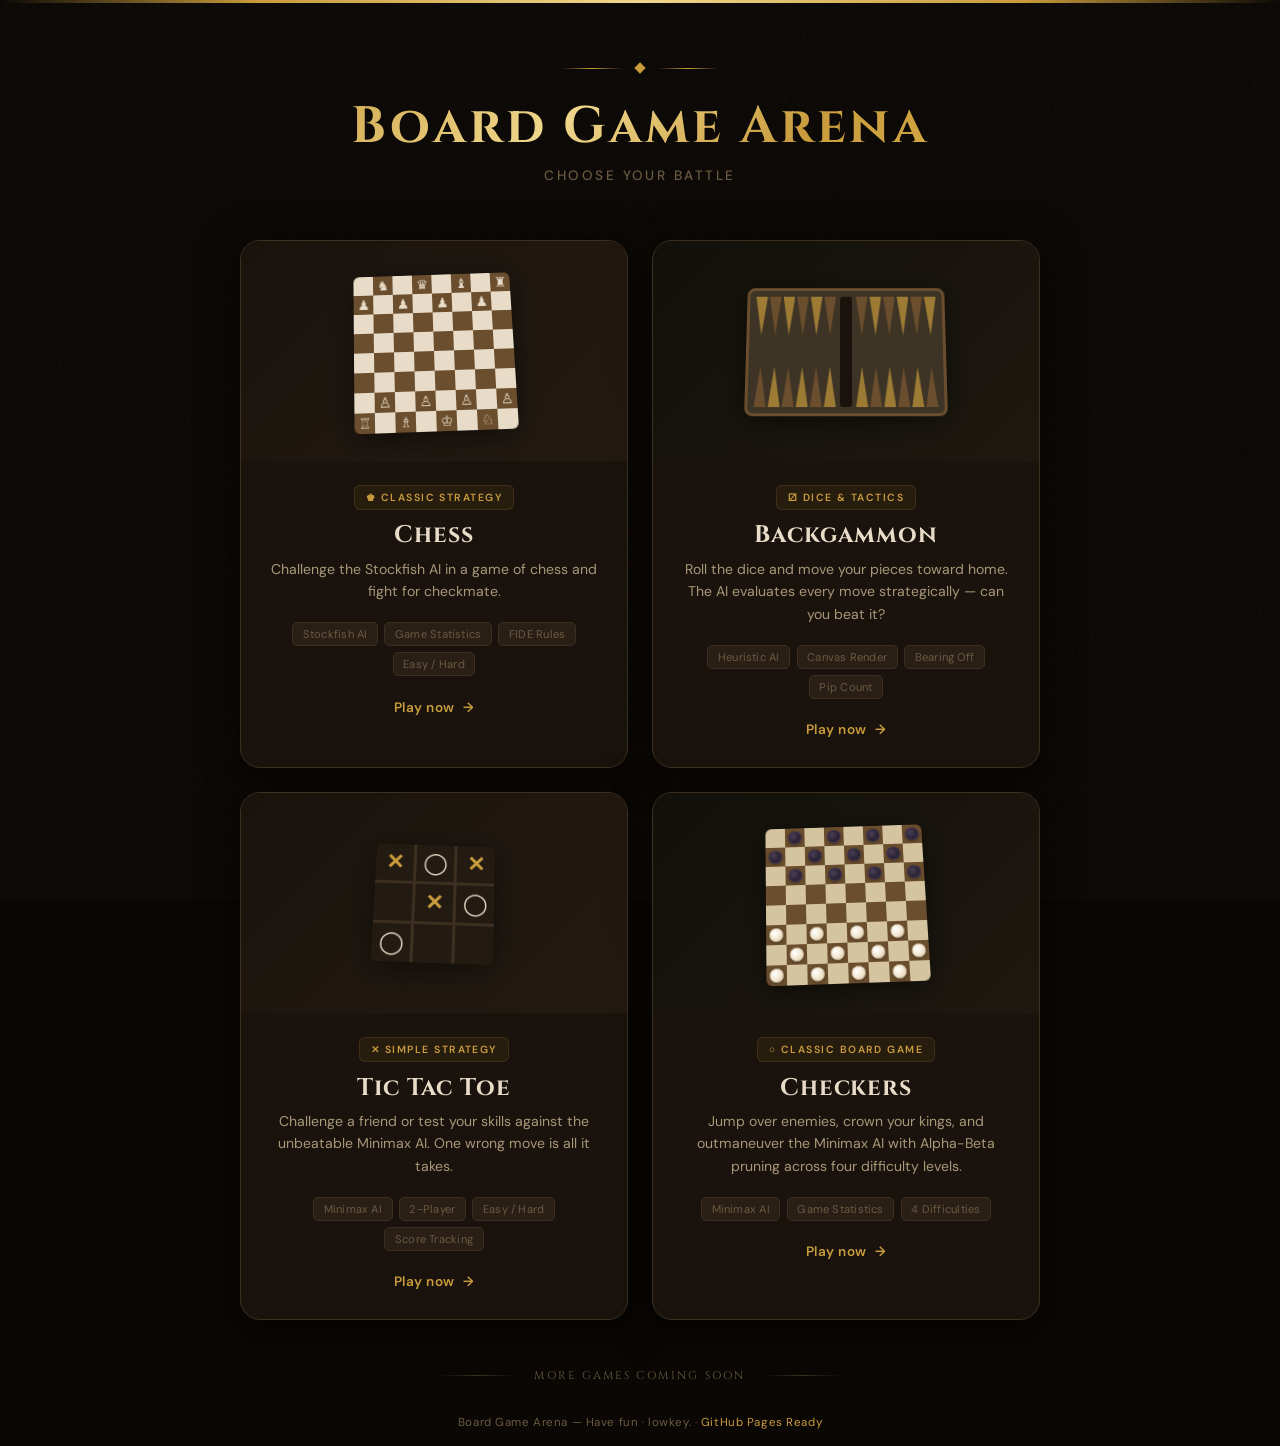
==== index.html @ 8bb7077c "Initial commit" ====
<!DOCTYPE html>
<html lang="en">
<head>
  <meta charset="UTF-8">
  <meta name="viewport" content="width=device-width, initial-scale=1.0">
  <title>Board Game Arena</title>

  <!-- Google Fonts -->
  <link rel="preconnect" href="https://fonts.googleapis.com">
  <link href="https://fonts.googleapis.com/css2?family=Cinzel:wght@500;600;700;900&family=DM+Sans:wght@400;500;600;700&display=swap" rel="stylesheet">

  <!-- Styles -->
  <link rel="stylesheet" href="css/styles.css">
</head>
<body>

  <div class="page">

    <!-- ============================================================
         HEADER
         ============================================================ -->
    <header>
      <div class="ornament">
        <div class="ornament-line"></div>
        <div class="ornament-diamond"></div>
        <div class="ornament-line"></div>
      </div>
      <h1>Board Game Arena</h1>
      <p class="subtitle">Choose Your Battle</p>
    </header>

    <!-- ============================================================
         GAME CARDS
         ============================================================ -->
    <div class="games-grid">

      <!-- CHESS CARD -->
      <a href="Chess/index.html" class="game-card">
        <div class="card-preview chess-preview">
          <div class="chess-board-mini" id="chessMini"></div>
        </div>
        <div class="card-content">
          <div class="card-badge">♚ Classic Strategy</div>
          <div class="card-title">Chess</div>
          <p class="card-desc">
            Challenge the Stockfish AI in a game of chess and fight for checkmate.
          </p>
          <div class="card-features">
            <span class="feature-tag">Stockfish AI</span>
            <span class="feature-tag">Game Statistics</span>
            <span class="feature-tag">FIDE Rules</span>
            <span class="feature-tag">Easy / Hard</span>
          </div>
          <div class="card-cta">
            Play now <span class="cta-arrow">→</span>
          </div>
        </div>
      </a>

      <!-- BACKGAMMON CARD -->
      <a href="Backgammon/index.html" class="game-card">
        <div class="card-preview backgammon-preview">
          <div class="bg-board-mini">
            <div class="bg-half">
              <div class="bg-points-row">
                <div class="bg-point t1"></div>
                <div class="bg-point t2"></div>
                <div class="bg-point t1"></div>
                <div class="bg-point t2"></div>
                <div class="bg-point t1"></div>
                <div class="bg-point t2"></div>
              </div>
              <div class="bg-points-row">
                <div class="bg-point up t2"></div>
                <div class="bg-point up t1"></div>
                <div class="bg-point up t2"></div>
                <div class="bg-point up t1"></div>
                <div class="bg-point up t2"></div>
                <div class="bg-point up t1"></div>
              </div>
            </div>
            <div class="bg-bar"></div>
            <div class="bg-half">
              <div class="bg-points-row">
                <div class="bg-point t2"></div>
                <div class="bg-point t1"></div>
                <div class="bg-point t2"></div>
                <div class="bg-point t1"></div>
                <div class="bg-point t2"></div>
                <div class="bg-point t1"></div>
              </div>
              <div class="bg-points-row">
                <div class="bg-point up t1"></div>
                <div class="bg-point up t2"></div>
                <div class="bg-point up t1"></div>
                <div class="bg-point up t2"></div>
                <div class="bg-point up t1"></div>
                <div class="bg-point up t2"></div>
              </div>
            </div>
          </div>
        </div>
        <div class="card-content">
          <div class="card-badge">⚂ Dice & Tactics</div>
          <div class="card-title">Backgammon</div>
          <p class="card-desc">
            Roll the dice and move your pieces toward home. The AI evaluates
            every move strategically — can you beat it?
          </p>
          <div class="card-features">
            <span class="feature-tag">Heuristic AI</span>
            <span class="feature-tag">Canvas Render</span>
            <span class="feature-tag">Bearing Off</span>
            <span class="feature-tag">Pip Count</span>
          </div>
          <div class="card-cta">
            Play now <span class="cta-arrow">→</span>
          </div>
        </div>
      </a>

      <!-- TIC TAC TOE CARD -->
      <a href="Tic%20Tac%20Toe/index.html" class="game-card">
        <div class="card-preview ttt-preview">
          <div class="ttt-board-mini">
            <div class="ttt-cell ttt-x"></div>
            <div class="ttt-cell ttt-o"></div>
            <div class="ttt-cell ttt-x"></div>
            <div class="ttt-cell"></div>
            <div class="ttt-cell ttt-x"></div>
            <div class="ttt-cell ttt-o"></div>
            <div class="ttt-cell ttt-o"></div>
            <div class="ttt-cell"></div>
            <div class="ttt-cell"></div>
          </div>
        </div>
        <div class="card-content">
          <div class="card-badge">✕ Simple Strategy</div>
          <div class="card-title">Tic Tac Toe</div>
          <p class="card-desc">
            Challenge a friend or test your skills against the unbeatable
            Minimax AI. One wrong move is all it takes.
          </p>
          <div class="card-features">
            <span class="feature-tag">Minimax AI</span>
            <span class="feature-tag">2-Player</span>
            <span class="feature-tag">Easy / Hard</span>
            <span class="feature-tag">Score Tracking</span>
          </div>
          <div class="card-cta">
            Play now <span class="cta-arrow">→</span>
          </div>
        </div>
      </a>

      <!-- CHECKERS CARD -->
      <a href="Checkers/index.html" class="game-card">
        <div class="card-preview checkers-preview">
          <div class="checkers-board-mini" id="checkersMini"></div>
        </div>
        <div class="card-content">
          <div class="card-badge">○ Classic Board Game</div>
          <div class="card-title">Checkers</div>
          <p class="card-desc">
            Jump over enemies, crown your kings, and outmaneuver the
            Minimax AI with Alpha-Beta pruning across four difficulty levels.
          </p>
          <div class="card-features">
            <span class="feature-tag">Minimax AI</span>
            <span class="feature-tag">Game Statistics</span>
            <span class="feature-tag">4 Difficulties</span>
          </div>
          <div class="card-cta">
            Play now <span class="cta-arrow">→</span>
          </div>
        </div>
      </a>

    </div>

    <!-- ============================================================
         BOTTOM ORNAMENT
         ============================================================ -->
    <div class="bottom-ornament">
      <div class="bo-line"></div>
      <span class="bo-text">More games coming soon</span>
      <div class="bo-line"></div>
    </div>

    <footer>
      Board Game Arena — Have fun · lowkey. ·
      <a href="https://github.com" target="_blank">GitHub Pages Ready</a>
    </footer>

  </div>

  <script src="js/app.js"></script>

</body>
</html>
---- css/styles.css ----
/* ============================================================
   DESIGN SYSTEM — The Grand Study
   Dark mahogany + brass/gold + cream + deep shadows
   ============================================================ */
:root {
  --bg-deep: #0a0704;
  --bg-primary: #0f0b08;
  --bg-card: #1a130d;
  --bg-card-hover: #231a12;
  --bg-elevated: #2a1f15;
  --border: #3d3020;
  --border-light: #4a3a28;
  --text-primary: #e8dcc8;
  --text-secondary: #a89878;
  --text-muted: #6a5a42;
  --gold: #c89b3c;
  --gold-light: #ddb04a;
  --gold-pale: #f0d78c;
  --gold-glow: rgba(200,155,60,.12);
  --gold-glow-strong: rgba(200,155,60,.25);
  --burgundy: #7d2e2e;
  --burgundy-light: #a04040;
  --cream: #e8dcc8;
  --wood-light: #6b4e2e;
  --wood-dark: #3d3425;
  --felt: #2a3a28;
  --font-display: 'Cinzel', Georgia, serif;
  --font-body: 'DM Sans', -apple-system, sans-serif;
  --radius: 12px;
  --radius-lg: 20px;
  --shadow: 0 8px 40px rgba(0,0,0,.6);
  --shadow-gold: 0 0 60px rgba(200,155,60,.08);
}

*, *::before, *::after { box-sizing: border-box; margin: 0; padding: 0; }

body {
  font-family: var(--font-body);
  background: var(--bg-deep);
  color: var(--text-primary);
  min-height: 100vh;
  overflow-x: hidden;
}

/* ============================================================
   GRAIN TEXTURE
   ============================================================ */
body::before {
  content: '';
  position: fixed; inset: 0;
  background-image: url("data:image/svg+xml,%3Csvg viewBox='0 0 512 512' xmlns='http://www.w3.org/2000/svg'%3E%3Cfilter id='n'%3E%3CfeTurbulence type='fractalNoise' baseFrequency='.65' numOctaves='4' stitchTiles='stitch'/%3E%3C/filter%3E%3Crect width='100%25' height='100%25' filter='url(%23n)' opacity='.035'/%3E%3C/svg%3E");
  pointer-events: none; z-index: 0;
}

/* ============================================================
   DECORATIVE BORDER LINE
   ============================================================ */
body::after {
  content: '';
  position: fixed;
  top: 0; left: 0; right: 0;
  height: 3px;
  background: linear-gradient(90deg,
    transparent 0%,
    var(--gold) 20%,
    var(--gold-pale) 50%,
    var(--gold) 80%,
    transparent 100%
  );
  z-index: 10;
}

/* ============================================================
   LAYOUT
   ============================================================ */
.page {
  position: relative;
  z-index: 1;
  display: flex;
  flex-direction: column;
  align-items: center;
  min-height: 100vh;
  padding: 0 1.25rem;
}

/* ============================================================
   HEADER
   ============================================================ */
header {
  text-align: center;
  padding: 4rem 0 1rem;
  width: 100%;
  max-width: 800px;
}

.ornament {
  display: flex;
  align-items: center;
  justify-content: center;
  gap: 14px;
  margin-bottom: 1.5rem;
}

.ornament-line {
  width: 60px;
  height: 1px;
  background: linear-gradient(90deg, transparent, var(--gold), transparent);
}

.ornament-diamond {
  width: 8px; height: 8px;
  background: var(--gold);
  transform: rotate(45deg);
  flex-shrink: 0;
}

h1 {
  font-family: var(--font-display);
  font-weight: 700;
  font-size: clamp(2rem, 6vw, 3.2rem);
  letter-spacing: .06em;
  background: linear-gradient(135deg, var(--gold) 0%, var(--gold-pale) 40%, var(--gold) 70%, var(--gold-light) 100%);
  -webkit-background-clip: text;
  -webkit-text-fill-color: transparent;
  background-clip: text;
  line-height: 1.2;
}

.subtitle {
  font-family: var(--font-body);
  color: var(--text-muted);
  font-size: .85rem;
  letter-spacing: .18em;
  text-transform: uppercase;
  margin-top: .6rem;
  font-weight: 500;
}

/* ============================================================
   GAME CARDS GRID
   ============================================================ */
.games-grid {
  display: grid;
  grid-template-columns: repeat(auto-fit, minmax(300px, 1fr));
  gap: 1.5rem;
  width: 100%;
  max-width: 800px;
  margin: 2.5rem 0 3rem;
}

/* ============================================================
   GAME CARD
   ============================================================ */
.game-card {
  position: relative;
  background: var(--bg-card);
  border: 1px solid var(--border);
  border-radius: var(--radius-lg);
  overflow: hidden;
  cursor: pointer;
  transition: transform .4s cubic-bezier(.22,1,.36,1),
              border-color .4s,
              box-shadow .4s;
  box-shadow: var(--shadow);
  text-decoration: none;
  color: inherit;
  display: block;
}

.game-card:hover {
  transform: translateY(-6px);
  border-color: var(--gold);
  box-shadow: var(--shadow), var(--shadow-gold), 0 0 80px rgba(200,155,60,.1);
}

.game-card::before {
  content: '';
  position: absolute;
  inset: 0;
  background: radial-gradient(ellipse at 50% 0%, var(--gold-glow) 0%, transparent 70%);
  opacity: 0;
  transition: opacity .4s;
  z-index: 1;
  pointer-events: none;
}

.game-card:hover::before { opacity: 1; }

/* ============================================================
   CARD — Preview area
   ============================================================ */
.card-preview {
  position: relative;
  height: 220px;
  display: flex;
  align-items: center;
  justify-content: center;
  overflow: hidden;
}

.chess-preview {
  background: linear-gradient(135deg, #1a130d 0%, #231a12 100%);
}

.chess-board-mini {
  display: grid;
  grid-template-columns: repeat(8, 1fr);
  width: 160px; height: 160px;
  border-radius: 6px;
  overflow: hidden;
  box-shadow: 0 6px 30px rgba(0,0,0,.5);
  transform: perspective(600px) rotateX(12deg) rotateZ(-2deg);
  transition: transform .5s cubic-bezier(.22,1,.36,1);
}

.game-card:hover .chess-board-mini {
  transform: perspective(600px) rotateX(4deg) rotateZ(0deg) scale(1.05);
}

.chess-sq {
  aspect-ratio: 1;
}

.chess-sq.light { background: var(--cream); }
.chess-sq.dark { background: var(--wood-light); }

.chess-sq .piece {
  width: 100%; height: 100%;
  display: flex; align-items: center; justify-content: center;
  font-size: 14px;
  line-height: 1;
  user-select: none;
}

.backgammon-preview {
  background: linear-gradient(135deg, #12100a 0%, #1e1810 100%);
}

.bg-board-mini {
  width: 200px; height: 130px;
  background: var(--wood-dark);
  border-radius: 8px;
  border: 3px solid var(--wood-light);
  display: flex;
  gap: 4px;
  padding: 6px;
  box-shadow: 0 6px 30px rgba(0,0,0,.5);
  transform: perspective(600px) rotateX(10deg);
  transition: transform .5s cubic-bezier(.22,1,.36,1);
  overflow: hidden;
}

.game-card:hover .bg-board-mini {
  transform: perspective(600px) rotateX(3deg) scale(1.05);
}

.bg-half {
  flex: 1;
  display: flex;
  flex-direction: column;
  justify-content: space-between;
}

.bg-points-row {
  display: flex;
  gap: 2px;
}

.bg-point {
  flex: 1;
  height: 40px;
  clip-path: polygon(0 0, 100% 0, 50% 100%);
}

.bg-point.up { clip-path: polygon(0 100%, 100% 100%, 50% 0); }

.bg-point.t1 { background: var(--gold); opacity: .7; }
.bg-point.t2 { background: var(--wood-light); }

.bg-bar {
  width: 12px;
  background: #1a130d;
  border-radius: 3px;
  flex-shrink: 0;
}

.bg-checker-row {
  display: flex; gap: 2px; justify-content: center;
  position: absolute;
}
.bg-ck {
  width: 10px; height: 10px; border-radius: 50%;
}
.bg-ck.w { background: var(--cream); box-shadow: inset 0 1px 2px rgba(0,0,0,.2); }
.bg-ck.b { background: #2a2235; box-shadow: inset 0 1px 2px rgba(0,0,0,.3); }

/* ============================================================
   CARD — Content area
   ============================================================ */
.card-content {
  position: relative;
  z-index: 2;
  padding: 1.5rem 1.5rem 1.75rem;
  text-align: center;
}

.card-badge {
  display: inline-flex;
  align-items: center;
  gap: .35rem;
  font-size: .65rem;
  text-transform: uppercase;
  letter-spacing: .14em;
  color: var(--gold);
  font-weight: 600;
  margin-bottom: .6rem;
  padding: .3rem .7rem;
  background: rgba(200,155,60,.08);
  border: 1px solid rgba(200,155,60,.15);
  border-radius: 6px;
}

.card-title {
  font-family: var(--font-display);
  font-weight: 700;
  font-size: 1.5rem;
  letter-spacing: .04em;
  color: var(--text-primary);
  margin-bottom: .4rem;
}

.card-desc {
  color: var(--text-secondary);
  font-size: .88rem;
  line-height: 1.6;
  margin-bottom: 1.2rem;
}

.card-features {
  display: flex;
  flex-wrap: wrap;
  justify-content: center;
  gap: .4rem;
  margin-bottom: 1.2rem;
}

.feature-tag {
  font-size: .7rem;
  padding: .25rem .6rem;
  border-radius: 5px;
  background: var(--bg-elevated);
  color: var(--text-muted);
  border: 1px solid var(--border);
  letter-spacing: .02em;
}

.card-cta {
  display: inline-flex;
  align-items: center;
  gap: .5rem;
  font-family: var(--font-body);
  font-size: .85rem;
  font-weight: 600;
  color: var(--gold);
  letter-spacing: .04em;
  transition: gap .3s;
}

.game-card:hover .card-cta {
  gap: .8rem;
}

.cta-arrow {
  display: inline-block;
  transition: transform .3s;
}
.game-card:hover .cta-arrow { transform: translateX(4px); }

/* ============================================================
   BOTTOM ORNAMENT
   ============================================================ */
.bottom-ornament {
  display: flex;
  align-items: center;
  justify-content: center;
  gap: 16px;
  margin-bottom: 1rem;
}

.bo-line {
  width: 80px; height: 1px;
  background: linear-gradient(90deg, transparent, var(--border), transparent);
}

.bo-text {
  font-family: var(--font-display);
  font-size: .7rem;
  letter-spacing: .2em;
  color: var(--text-muted);
  text-transform: uppercase;
}

/* ============================================================
   FOOTER
   ============================================================ */
footer {
  text-align: center;
  padding: 1rem;
  color: var(--text-muted);
  font-size: .72rem;
  letter-spacing: .05em;
}

footer a {
  color: var(--gold);
  text-decoration: none;
}

/* ============================================================
   ENTRANCE ANIMATIONS
   ============================================================ */
@keyframes fadeUp {
  from { opacity: 0; transform: translateY(30px); }
  to { opacity: 1; transform: translateY(0); }
}

header {
  animation: fadeUp .8s ease-out both;
}

.game-card:nth-child(1) {
  animation: fadeUp .8s ease-out .2s both;
}

.game-card:nth-child(2) {
  animation: fadeUp .8s ease-out .35s both;
}

.game-card:nth-child(3) {
  animation: fadeUp .8s ease-out .5s both;
}

.game-card:nth-child(4) {
  animation: fadeUp .8s ease-out .65s both;
}

.bottom-ornament {
  animation: fadeUp .6s ease-out .5s both;
}

/* ============================================================
   TIC TAC TOE PREVIEW
   ============================================================ */
.ttt-preview {
  background: linear-gradient(135deg, #1a130d 0%, #231a12 100%);
}

.ttt-board-mini {
  display: grid;
  grid-template-columns: repeat(3, 1fr);
  width: 120px; height: 120px;
  gap: 3px;
  background: var(--border);
  border-radius: 6px;
  overflow: hidden;
  box-shadow: 0 6px 30px rgba(0,0,0,.5);
  transform: perspective(600px) rotateX(12deg) rotateZ(2deg);
  transition: transform .5s cubic-bezier(.22,1,.36,1);
}

.game-card:hover .ttt-board-mini {
  transform: perspective(600px) rotateX(4deg) rotateZ(0deg) scale(1.05);
}

.ttt-cell {
  background: var(--bg-card-hover);
  display: flex; align-items: center; justify-content: center;
  user-select: none;
}

.ttt-cell.ttt-x::after {
  content: '✕';
  color: var(--gold);
  font-size: 22px;
  font-weight: 700;
  line-height: 1;
}

.ttt-cell.ttt-o::after {
  content: '◯';
  color: var(--cream);
  font-size: 22px;
  font-weight: 400;
  line-height: 1;
}

/* ============================================================
   CHECKERS PREVIEW
   ============================================================ */
.checkers-preview {
  background: linear-gradient(135deg, #12100a 0%, #1e1810 100%);
}

.checkers-board-mini {
  display: grid;
  grid-template-columns: repeat(8, 1fr);
  width: 160px; height: 160px;
  border-radius: 6px;
  overflow: hidden;
  box-shadow: 0 6px 30px rgba(0,0,0,.5);
  transform: perspective(600px) rotateX(12deg) rotateZ(-2deg);
  transition: transform .5s cubic-bezier(.22,1,.36,1);
}

.game-card:hover .checkers-board-mini {
  transform: perspective(600px) rotateX(4deg) rotateZ(0deg) scale(1.05);
}

.ck-sq {
  aspect-ratio: 1;
  display: flex; align-items: center; justify-content: center;
}

.ck-sq.light { background: #d4c4a0; }
.ck-sq.dark  { background: #6b4e2e; }

.ck-piece {
  width: 68%; height: 68%;
  border-radius: 50%;
}

.ck-piece.lp {
  background: radial-gradient(circle at 35% 35%, #fff, #f0e4cc 60%, #c8b89a);
  border: 1px solid #c8b89a;
  box-shadow: 0 1px 3px rgba(0,0,0,.3);
}

.ck-piece.dp {
  background: radial-gradient(circle at 35% 35%, #4a3f55, #2a2235 60%, #3d3350);
  border: 1px solid #3d3350;
  box-shadow: 0 1px 3px rgba(0,0,0,.4);
}

/* ============================================================
   RESPONSIVE
   ============================================================ */
@media (max-width: 680px) {
  header { padding: 3rem 0 .5rem; }
  .games-grid { gap: 1.2rem; margin: 2rem 0; }
  .card-preview { height: 180px; }
  .card-content { padding: 1.2rem 1.2rem 1.5rem; }
}
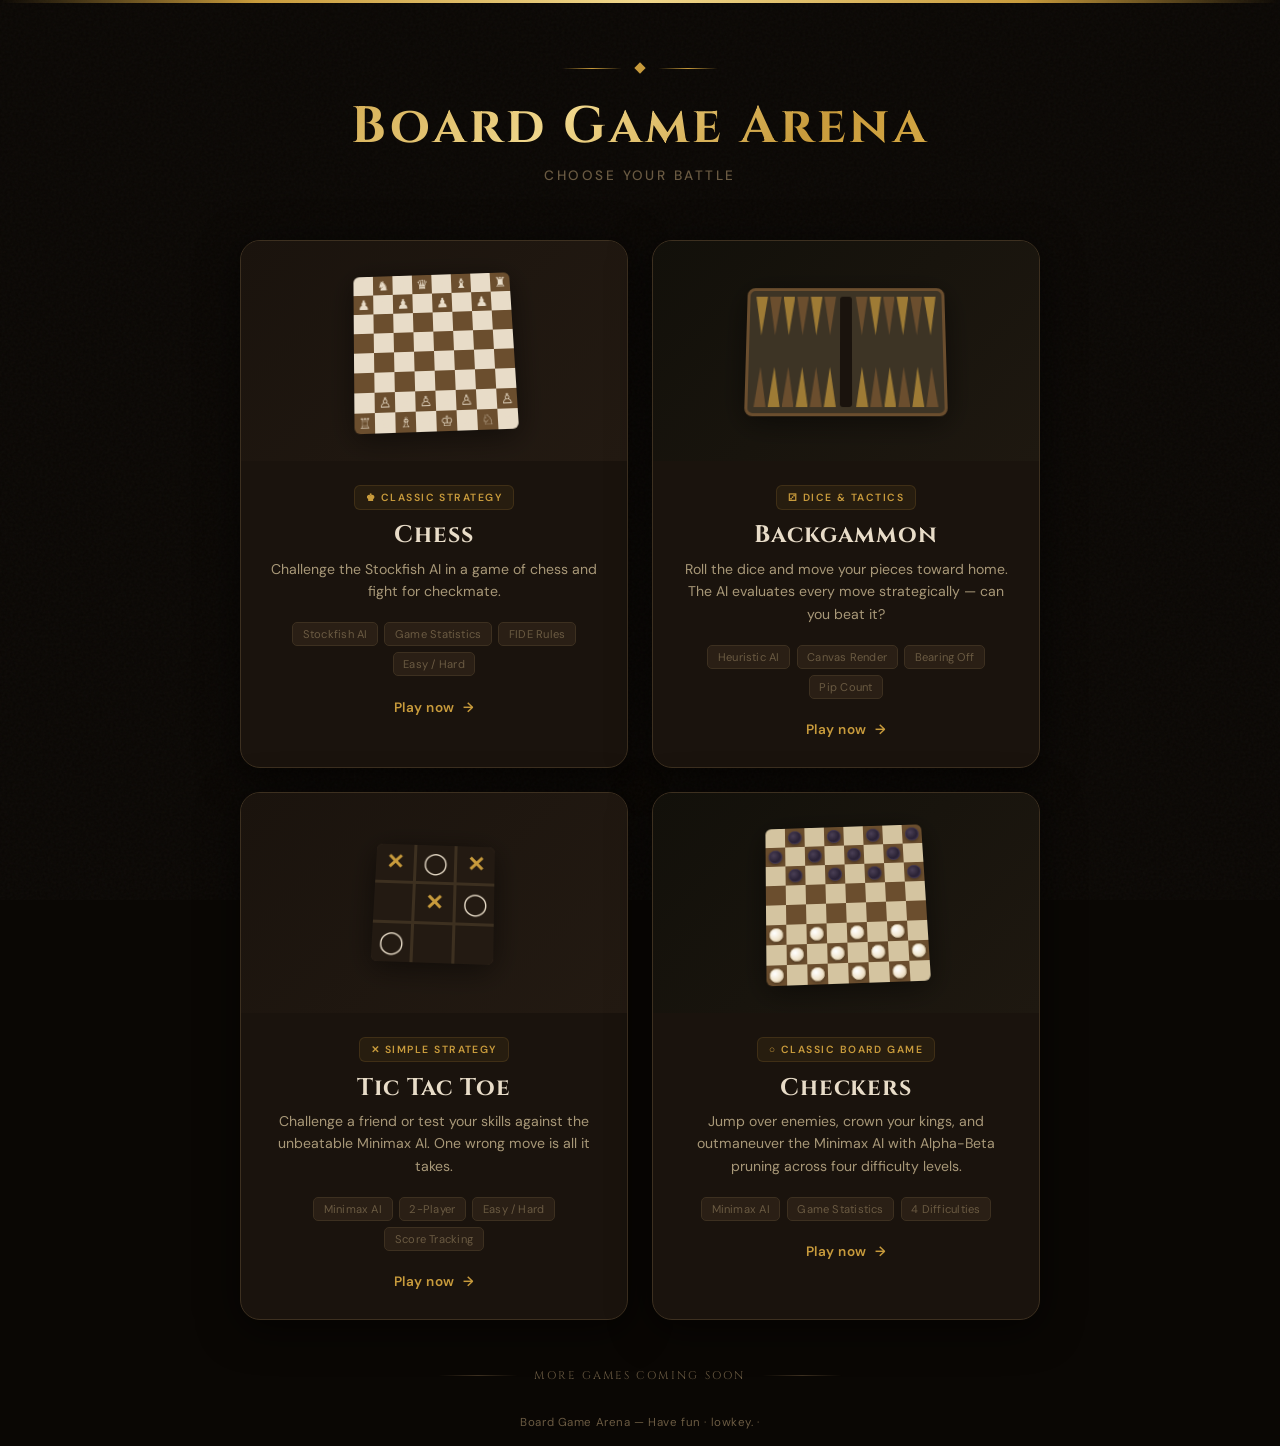
==== commit ccead096: "." ====
--- a/index.html
+++ b/index.html
@@ -189,9 +189,6 @@
 
     <footer>
       Board Game Arena — Have fun · lowkey. ·
-      <a href="https://github.com" target="_blank">GitHub Pages Ready</a>
-    </footer>
-
   </div>
 
   <script src="js/app.js"></script>
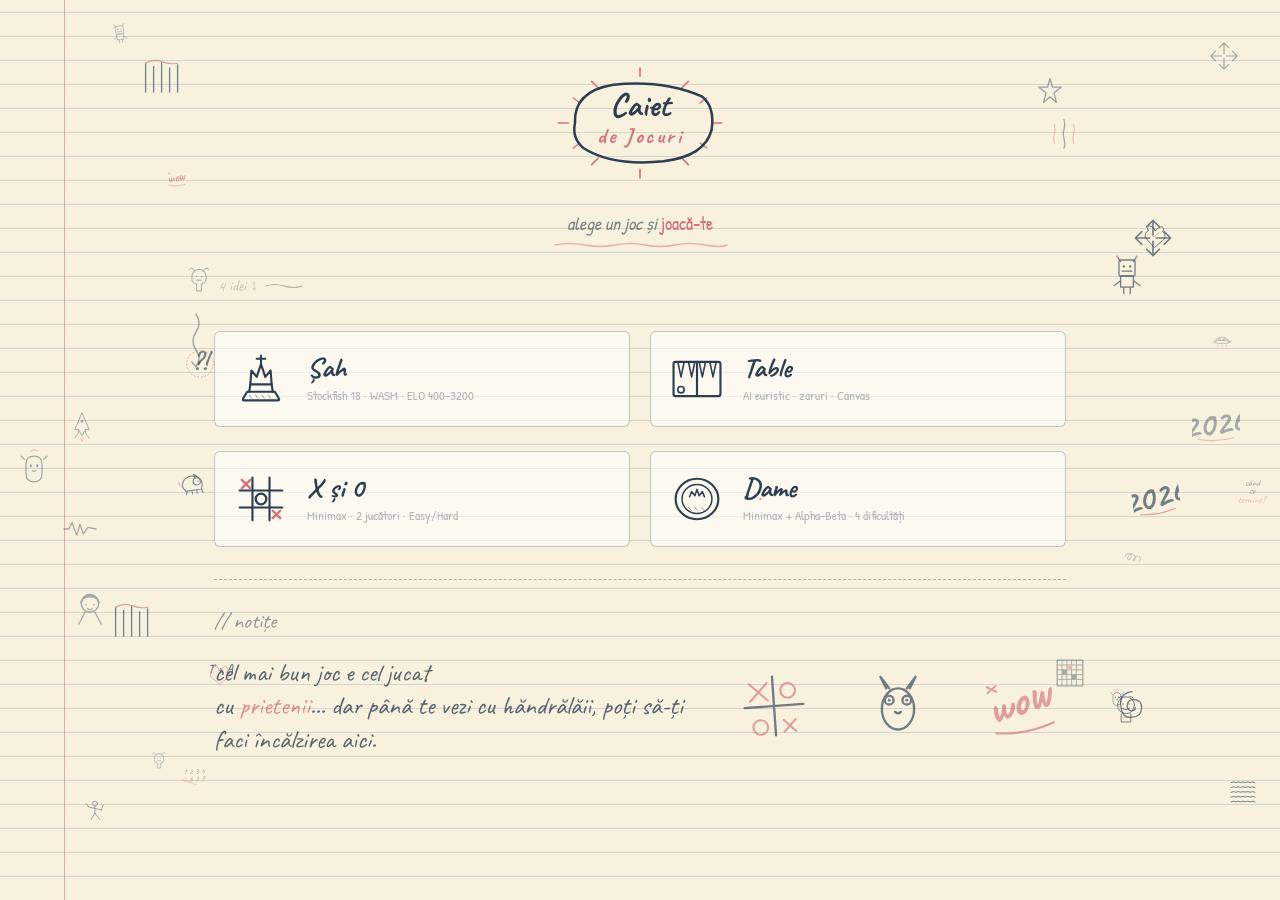
==== commit c7b43f55: "Redesign complet tema Carnet de Schite - Tema vizuala noua: fundal hartie crem, margine rosie, fontu" ====
--- a/index.html
+++ b/index.html
@@ -1,197 +1,270 @@
 <!DOCTYPE html>
-<html lang="en">
+<html lang="ro">
 <head>
   <meta charset="UTF-8">
   <meta name="viewport" content="width=device-width, initial-scale=1.0">
-  <title>Board Game Arena</title>
-
-  <!-- Google Fonts -->
-  <link rel="preconnect" href="https://fonts.googleapis.com">
-  <link href="https://fonts.googleapis.com/css2?family=Cinzel:wght@500;600;700;900&family=DM+Sans:wght@400;500;600;700&display=swap" rel="stylesheet">
-
-  <!-- Styles -->
+  <title>Caiet de Jocuri</title>
+  <meta name="description" content="Caiet de Jocuri — jocuri de masă clasice în browser. Șah cu Stockfish, Table, Dame, X și 0.">
+
+  <!-- Tema Carnet de Schițe -->
+  <link rel="stylesheet" href="themes/carnet.css">
+  <!-- Stiluri specifice landing page -->
   <link rel="stylesheet" href="css/styles.css">
+  <!-- Biblioteca de doodle-uri -->
+  <link rel="stylesheet" href="doodle library/doodles.css">
 </head>
 <body>
 
+<!-- SVG sprite doodle-uri — inline pentru compatibilitate file:// -->
+<div style="display:none" aria-hidden="true">
+<svg xmlns="http://www.w3.org/2000/svg" aria-hidden="true">
+  <defs>
+    <symbol id="d01" viewBox="0 0 60 60"><title>Stick figure</title><g stroke="currentColor" stroke-width="1.6" fill="none" stroke-linecap="round" stroke-linejoin="round"><circle cx="30" cy="16" r="7"/><path d="M 30 23 L 30 42"/><path d="M 30 28 L 20 36 M 30 28 L 40 36"/><path d="M 30 42 L 22 54 M 30 42 L 38 54"/><path d="M 27 19 Q 30 21 33 19"/></g><circle cx="27" cy="15" r="0.8" fill="currentColor"/><circle cx="33" cy="15" r="0.8" fill="currentColor"/></symbol>
+    <symbol id="d02" viewBox="0 0 60 60"><title>Stick figure surpriză</title><g stroke="currentColor" stroke-width="1.6" fill="none" stroke-linecap="round" stroke-linejoin="round"><circle cx="30" cy="14" r="6"/><path d="M 30 20 L 30 38"/><path d="M 30 26 L 14 22 M 30 26 L 46 30"/><path d="M 14 22 L 8 14 M 46 30 L 50 18"/><path d="M 30 38 L 20 54 M 30 38 L 42 54"/></g><circle cx="50" cy="18" r="1.5" fill="var(--accent,#d4717a)"/><circle cx="8" cy="14" r="1.5" fill="var(--accent,#d4717a)"/></symbol>
+    <symbol id="d03" viewBox="0 0 60 60"><title>Tip cu antene</title><g stroke="currentColor" stroke-width="1.6" fill="none" stroke-linecap="round" stroke-linejoin="round"><ellipse cx="30" cy="18" rx="11" ry="9"/><path d="M 25 22 Q 30 26 35 22"/><path d="M 22 12 L 22 8 M 38 12 L 38 8"/><path d="M 22 27 L 18 50"/><path d="M 38 27 L 42 50"/><path d="M 25 32 L 14 38 M 35 32 L 46 38"/></g><circle cx="26" cy="17" r="1.2" fill="currentColor"/><circle cx="34" cy="17" r="1.2" fill="currentColor"/></symbol>
+    <symbol id="d04" viewBox="0 0 60 60"><title>Robotel</title><g stroke="currentColor" stroke-width="1.6" fill="none" stroke-linecap="round" stroke-linejoin="round"><rect x="20" y="10" width="20" height="20" rx="2"/><path d="M 24 24 L 36 24"/><path d="M 22 12 L 18 6 M 38 12 L 42 6"/><rect x="22" y="30" width="16" height="14"/><path d="M 22 36 L 14 42 M 38 36 L 46 42"/><path d="M 26 44 L 26 52 M 34 44 L 34 52"/></g><circle cx="26" cy="18" r="1.5" fill="currentColor"/><circle cx="34" cy="18" r="1.5" fill="currentColor"/><circle cx="18" cy="6" r="1.5" fill="var(--accent,#d4717a)"/><circle cx="42" cy="6" r="1.5" fill="var(--accent,#d4717a)"/></symbol>
+    <symbol id="d05" viewBox="0 0 60 60"><title>Monstrulet</title><g stroke="currentColor" stroke-width="1.6" fill="none" stroke-linecap="round" stroke-linejoin="round"><path d="M 14 36 Q 14 18 30 16 Q 46 18 46 36 L 44 50 L 16 50 Z"/><circle cx="22" cy="32" r="3"/><circle cx="38" cy="32" r="3"/><path d="M 22 42 L 26 44 L 30 42 L 34 44 L 38 42"/><path d="M 16 22 L 12 14 M 44 22 L 48 14"/></g><circle cx="22" cy="32" r="1" fill="currentColor"/><circle cx="38" cy="32" r="1" fill="currentColor"/></symbol>
+    <symbol id="d06" viewBox="0 0 60 60"><title>Portret</title><g stroke="currentColor" stroke-width="1.6" fill="none" stroke-linecap="round" stroke-linejoin="round"><circle cx="30" cy="22" r="14"/><path d="M 24 27 Q 30 32 36 27"/><path d="M 18 10 Q 20 6 24 8"/><path d="M 42 10 Q 40 6 36 8"/><path d="M 22 36 L 22 50 L 38 50 L 38 36"/></g><circle cx="25" cy="20" r="1.2" fill="currentColor"/><circle cx="35" cy="20" r="1.2" fill="currentColor"/><path d="M 25 42 L 35 42" stroke="var(--accent,#d4717a)" stroke-width="1.4" fill="none" stroke-linecap="round"/></symbol>
+    <symbol id="d07" viewBox="0 0 60 60"><title>Fata cu breton</title><g stroke="currentColor" stroke-width="1.6" fill="none" stroke-linecap="round" stroke-linejoin="round"><circle cx="30" cy="24" r="11"/><path d="M 19 24 Q 22 14 30 13 Q 38 14 41 24 L 41 22 Q 38 16 30 16 Q 22 16 19 22 Z" fill="currentColor"/><path d="M 27 31 Q 30 33 33 31"/><path d="M 24 35 L 16 50 M 36 35 L 44 50"/></g><circle cx="25" cy="26" r="1" fill="currentColor"/><circle cx="35" cy="26" r="1" fill="currentColor"/></symbol>
+    <symbol id="d08" viewBox="0 0 60 60"><title>Extraterestru</title><g stroke="currentColor" stroke-width="1.6" fill="none" stroke-linecap="round" stroke-linejoin="round"><path d="M 18 32 Q 14 18 28 14 Q 42 12 46 24 Q 48 36 38 40 L 36 50 L 24 50 L 22 38 Z"/><path d="M 26 32 L 34 32"/><path d="M 38 16 L 44 10"/></g><circle cx="26" cy="26" r="1.2" fill="currentColor"/><circle cx="36" cy="24" r="1.2" fill="currentColor"/><circle cx="44" cy="10" r="2.5" stroke="var(--accent,#d4717a)" stroke-width="1.4" fill="none"/></symbol>
+    <symbol id="d09" viewBox="0 0 60 60"><title>Spirala haotica</title><path stroke="currentColor" stroke-width="1.6" fill="none" stroke-linecap="round" stroke-linejoin="round" d="M 10 30 Q 14 18 22 22 Q 30 28 22 36 Q 14 40 18 28 Q 24 18 32 24 Q 40 30 34 38 Q 28 44 32 34 Q 38 24 46 28 Q 52 34 46 42"/></symbol>
+    <symbol id="d10" viewBox="0 0 60 60"><title>Spirala melc</title><path stroke="currentColor" stroke-width="1.6" fill="none" stroke-linecap="round" stroke-linejoin="round" d="M 30 12 Q 14 14 16 30 Q 18 46 30 44 Q 42 44 42 32 Q 42 22 32 22 Q 24 22 24 30 Q 24 36 30 36 Q 34 36 34 32"/></symbol>
+    <symbol id="d11" viewBox="0 0 60 60"><title>Unde paralele</title><g fill="none" stroke-linecap="round" stroke-linejoin="round"><path stroke="currentColor" stroke-width="1.6" d="M 10 45 Q 14 35 18 45 Q 22 35 26 45 Q 30 35 34 45 Q 38 35 42 45 Q 46 35 50 45"/><path stroke="var(--accent,#d4717a)" stroke-width="1.4" d="M 10 35 Q 14 25 18 35 Q 22 25 26 35 Q 30 25 34 35 Q 38 25 42 35 Q 46 25 50 35"/><path stroke="currentColor" stroke-width="1.6" d="M 10 25 Q 14 15 18 25 Q 22 15 26 25 Q 30 15 34 25 Q 38 15 42 25 Q 46 15 50 25"/></g></symbol>
+    <symbol id="d12" viewBox="0 0 60 60"><title>Loop fara sens</title><path stroke="currentColor" stroke-width="1.6" fill="none" stroke-linecap="round" stroke-linejoin="round" d="M 10 30 Q 16 14 24 20 Q 30 26 22 32 Q 14 36 22 24 Q 32 14 36 26 Q 40 38 30 42 Q 22 44 30 36 Q 42 28 48 38"/></symbol>
+    <symbol id="d13" viewBox="0 0 60 60"><title>Cod de bare</title><g fill="none" stroke-linecap="round" stroke-linejoin="round"><path stroke="currentColor" stroke-width="1.6" d="M 12 50 L 12 14 M 22 50 L 22 18 M 32 50 L 32 12 M 42 50 L 42 20 M 52 50 L 52 16"/><path stroke="var(--accent,#d4717a)" stroke-width="1.4" d="M 12 14 Q 22 8 32 12 Q 42 16 52 14"/></g></symbol>
+    <symbol id="d14" viewBox="0 0 60 60"><title>Tinta</title><g stroke="currentColor" stroke-width="1.6" fill="none" stroke-linecap="round" stroke-linejoin="round"><circle cx="30" cy="30" r="20"/><circle cx="30" cy="30" r="14"/><circle cx="30" cy="30" r="8"/></g><circle cx="30" cy="30" r="3" fill="var(--accent,#d4717a)"/></symbol>
+    <symbol id="d15" viewBox="0 0 60 60"><title>Linii ondulate</title><g stroke="currentColor" stroke-width="1.6" fill="none" stroke-linecap="round" stroke-linejoin="round"><path d="M 10 16 Q 14 14 18 16 Q 22 14 26 16 Q 30 14 34 16 Q 38 14 42 16 Q 46 14 50 16"/><path d="M 10 24 Q 14 22 18 24 Q 22 22 26 24 Q 30 22 34 24 Q 38 22 42 24 Q 46 22 50 24"/><path d="M 10 32 Q 14 30 18 32 Q 22 30 26 32 Q 30 30 34 32 Q 38 30 42 32 Q 46 30 50 32"/><path d="M 10 40 Q 14 38 18 40 Q 22 38 26 40 Q 30 38 34 40 Q 38 38 42 40 Q 46 38 50 40"/><path d="M 10 48 Q 14 46 18 48 Q 22 46 26 48 Q 30 46 34 48 Q 38 46 42 48 Q 46 46 50 48"/></g></symbol>
+    <symbol id="d16" viewBox="0 0 60 60"><title>Labirint plictiseala</title><path stroke="currentColor" stroke-width="1.6" fill="none" stroke-linecap="round" stroke-linejoin="round" d="M 12 12 L 48 12 L 48 16 L 14 16 L 14 20 L 48 20 L 48 24 L 14 24 L 14 28 L 48 28 L 48 32 L 14 32 L 14 36 L 48 36 L 48 40 L 14 40"/></symbol>
+    <symbol id="d17" viewBox="0 0 60 60"><title>Racheta</title><g stroke="currentColor" stroke-width="1.6" fill="none" stroke-linecap="round" stroke-linejoin="round"><path d="M 18 36 L 30 8 L 42 36 L 36 36 L 30 46 L 24 36 Z"/><path d="M 24 36 L 24 42 L 18 50 M 36 36 L 36 42 L 42 50"/></g><path stroke="var(--accent,#d4717a)" stroke-width="1.4" fill="none" stroke-linecap="round" d="M 28 50 L 30 56 M 32 50 L 30 56"/><ellipse cx="30" cy="22" rx="2" ry="3" fill="currentColor"/></symbol>
+    <symbol id="d18" viewBox="0 0 60 60"><title>OZN</title><g stroke="currentColor" stroke-width="1.6" fill="none" stroke-linecap="round" stroke-linejoin="round"><ellipse cx="30" cy="30" rx="22" ry="4"/><path d="M 14 30 Q 14 18 30 18 Q 46 18 46 30"/><rect x="22" y="22" width="4" height="4"/><rect x="34" y="22" width="4" height="4"/></g><path stroke="var(--accent,#d4717a)" stroke-width="1.4" fill="none" stroke-linecap="round" d="M 20 36 L 18 44 M 30 36 L 30 46 M 40 36 L 42 44"/></symbol>
+    <symbol id="d19" viewBox="0 0 60 60"><title>Fulger</title><path stroke="currentColor" stroke-width="1.6" fill="none" stroke-linecap="round" stroke-linejoin="round" d="M 20 12 L 40 12 L 36 26 L 44 26 L 30 50 L 32 32 L 22 32 Z"/></symbol>
+    <symbol id="d20" viewBox="0 0 60 60"><title>Planeta cu inel</title><g stroke="currentColor" stroke-width="1.6" fill="none" stroke-linecap="round" stroke-linejoin="round"><circle cx="30" cy="32" r="12"/><ellipse cx="30" cy="32" rx="22" ry="6" transform="rotate(-20 30 32)"/></g><circle cx="26" cy="30" r="1" fill="currentColor"/><circle cx="34" cy="34" r="1" fill="var(--accent,#d4717a)"/></symbol>
+    <symbol id="d21" viewBox="0 0 60 60"><title>Amiba</title><g stroke="currentColor" stroke-width="1.6" fill="none" stroke-linecap="round" stroke-linejoin="round"><path d="M 18 18 Q 22 8 30 12 Q 38 8 42 18 Q 50 22 46 30 Q 50 38 42 42 Q 38 50 30 46 Q 22 50 18 42 Q 10 38 14 30 Q 10 22 18 18 Z"/><path d="M 24 36 Q 30 32 36 36"/></g><circle cx="24" cy="26" r="1.5" fill="currentColor"/><circle cx="36" cy="26" r="1.5" fill="currentColor"/></symbol>
+    <symbol id="d22" viewBox="0 0 60 60"><title>Balon de gand</title><path stroke="currentColor" stroke-width="1.6" fill="none" stroke-linecap="round" stroke-linejoin="round" d="M 12 32 Q 12 20 30 18 Q 48 20 48 32 Q 48 42 30 42 Q 26 42 22 44 Q 20 48 24 44 Q 14 42 12 32 Z"/><circle cx="24" cy="28" r="1.2" fill="currentColor"/><circle cx="32" cy="28" r="1.2" fill="currentColor"/><circle cx="40" cy="28" r="1.2" fill="currentColor"/></symbol>
+    <symbol id="d23" viewBox="0 0 60 60"><title>Inima cu bifa</title><path stroke="currentColor" stroke-width="1.6" fill="none" stroke-linecap="round" stroke-linejoin="round" d="M 18 20 Q 14 14 20 12 Q 28 14 30 20 Q 32 14 40 12 Q 46 14 42 20 Q 48 24 46 32 L 30 48 L 14 32 Q 12 24 18 20 Z"/><path stroke="var(--accent,#d4717a)" stroke-width="1.4" fill="none" stroke-linecap="round" stroke-linejoin="round" d="M 24 26 L 28 30 L 36 22"/></symbol>
+    <symbol id="d24" viewBox="0 0 60 60"><title>Fantoma cu coif</title><g stroke="currentColor" stroke-width="1.6" fill="none" stroke-linecap="round" stroke-linejoin="round"><path d="M 20 24 Q 20 14 30 14 Q 40 14 40 24 L 40 36 Q 40 46 30 46 Q 20 46 20 36 Z"/><path d="M 28 32 Q 30 34 32 32"/><path d="M 18 18 L 14 14 M 42 18 L 46 14"/></g><ellipse cx="26" cy="26" rx="1.5" ry="2" fill="currentColor"/><ellipse cx="34" cy="26" rx="1.5" ry="2" fill="currentColor"/><path stroke="var(--accent,#d4717a)" stroke-width="1.4" fill="none" stroke-linecap="round" d="M 26 8 Q 30 4 34 8"/></symbol>
+    <symbol id="d25" viewBox="0 0 60 60"><title>Anul 2026</title><text x="30" y="42" font-family="Caveat,cursive" font-size="44" font-weight="700" fill="currentColor" text-anchor="middle" transform="rotate(-8 30 42)">2026</text><path stroke="var(--accent,#d4717a)" stroke-width="1.4" fill="none" stroke-linecap="round" d="M 8 48 Q 30 52 52 46"/></symbol>
+    <symbol id="d26" viewBox="0 0 60 60"><title>wow</title><text x="30" y="36" font-family="Caveat,cursive" font-size="32" font-weight="700" fill="var(--accent,#d4717a)" text-anchor="middle" transform="rotate(-12 30 36)">wow</text><g stroke="var(--accent,#d4717a)" stroke-width="1.4" fill="none" stroke-linecap="round"><path d="M 10 46 Q 30 50 50 44"/><path d="M 8 14 L 14 18 M 14 14 L 8 18"/></g></symbol>
+    <symbol id="d27" viewBox="0 0 60 60"><title>Question excitement</title><text x="30" y="40" font-family="Caveat,cursive" font-size="44" font-weight="700" fill="currentColor" text-anchor="middle">?!</text><circle cx="30" cy="30" r="22" stroke="var(--accent,#d4717a)" stroke-width="1.4" fill="none" stroke-dasharray="3,3"/></symbol>
+    <symbol id="d28" viewBox="0 0 60 60"><title>hello smiley</title><text x="30" y="40" font-family="Caveat,cursive" font-size="32" font-weight="700" fill="currentColor" text-anchor="middle" transform="rotate(-6 30 40)">hello :)</text></symbol>
+    <symbol id="d29" viewBox="0 0 60 60"><title>Initiale cu inima</title><text x="30" y="34" font-family="Caveat,cursive" font-size="22" font-weight="700" fill="currentColor" text-anchor="middle">T + A</text><path stroke="var(--accent,#d4717a)" stroke-width="1.4" fill="none" stroke-linecap="round" stroke-linejoin="round" d="M 14 38 Q 14 26 22 22 Q 28 24 30 30 Q 32 24 38 22 Q 46 26 46 38 L 30 52 Z"/></symbol>
+    <symbol id="d30" viewBox="0 0 60 60"><title>Infinit x9</title><g font-family="Caveat,cursive" font-size="14"><text x="14" y="22" fill="currentColor">∞</text><text x="26" y="22" fill="currentColor">∞</text><text x="38" y="22" fill="currentColor">∞</text><text x="14" y="38" fill="var(--accent,#d4717a)">∞</text><text x="26" y="38" fill="var(--accent,#d4717a)">∞</text><text x="38" y="38" fill="var(--accent,#d4717a)">∞</text><text x="14" y="54" fill="currentColor">∞</text><text x="26" y="54" fill="currentColor">∞</text><text x="38" y="54" fill="currentColor">∞</text></g></symbol>
+    <symbol id="d31" viewBox="0 0 60 60"><title>Numere si socoteala</title><g font-family="Caveat,cursive" font-size="14" fill="currentColor"><text x="14" y="20">1</text><text x="24" y="20">2</text><text x="34" y="20">3</text><text x="44" y="20">4</text><text x="14" y="34" fill="var(--accent,#d4717a)">5</text><text x="24" y="34">6</text><text x="34" y="34">7</text><text x="44" y="34">?</text></g><path stroke="var(--accent,#d4717a)" stroke-width="1.4" fill="none" stroke-linecap="round" d="M 12 30 L 36 38"/></symbol>
+    <symbol id="d32" viewBox="0 0 60 60"><title>Cand se termina?</title><g font-family="Caveat,cursive" font-size="16" text-anchor="middle"><text x="30" y="20" fill="currentColor">când</text><text x="30" y="34" fill="currentColor">se</text><text x="30" y="48" fill="var(--accent,#d4717a)">termină?</text></g></symbol>
+    <symbol id="d33" viewBox="0 0 60 60"><title>Pisicuta</title><g stroke="currentColor" stroke-width="1.6" fill="none" stroke-linecap="round" stroke-linejoin="round"><ellipse cx="30" cy="34" rx="16" ry="11"/><circle cx="42" cy="26" r="9"/><path d="M 38 18 L 36 12 L 42 16 M 46 18 L 48 12 L 44 16"/><path d="M 40 30 L 42 31 L 44 30"/><path d="M 22 42 L 20 50 M 28 44 L 28 52 M 36 44 L 36 52"/></g><circle cx="44" cy="25" r="1.2" fill="currentColor"/><path stroke="var(--accent,#d4717a)" stroke-width="1.4" fill="none" stroke-linecap="round" d="M 16 28 Q 10 26 8 30"/></symbol>
+    <symbol id="d34" viewBox="0 0 60 60"><title>Caine</title><g stroke="currentColor" stroke-width="1.6" fill="none" stroke-linecap="round" stroke-linejoin="round"><path d="M 14 38 Q 12 26 22 22 Q 28 18 38 22 Q 48 26 46 38 L 44 44 L 18 44 Z"/><circle cx="38" cy="30" r="6"/><path d="M 36 24 L 34 18 L 40 22"/><path d="M 20 44 L 18 50 M 28 44 L 28 50 M 36 44 L 36 50 M 44 44 L 46 50"/></g><circle cx="40" cy="30" r="1" fill="currentColor"/><path stroke="var(--accent,#d4717a)" stroke-width="1.4" fill="none" stroke-linecap="round" d="M 12 36 Q 6 32 8 28"/></symbol>
+    <symbol id="d35" viewBox="0 0 60 60"><title>Peste</title><g stroke="currentColor" stroke-width="1.6" fill="none" stroke-linecap="round" stroke-linejoin="round"><ellipse cx="34" cy="34" rx="14" ry="10"/><path d="M 20 34 L 12 30 L 14 38 Z"/><path d="M 22 32 L 18 30"/><path d="M 38 44 Q 42 50 48 44 M 44 44 Q 48 48 44 48"/></g><circle cx="14" cy="34" r="1" fill="currentColor"/><g stroke="var(--accent,#d4717a)" stroke-width="1.4" fill="none" stroke-linecap="round"><path d="M 26 28 Q 30 26 34 28"/><path d="M 38 32 Q 42 30 46 32"/></g></symbol>
+    <symbol id="d36" viewBox="0 0 60 60"><title>Iepuras</title><g stroke="currentColor" stroke-width="1.6" fill="none" stroke-linecap="round" stroke-linejoin="round"><path d="M 30 14 Q 18 14 18 28 Q 18 38 26 38 L 26 50 L 34 50 L 34 38 Q 42 38 42 28 Q 42 14 30 14 Z"/><path d="M 24 18 Q 18 8 14 14 M 36 18 Q 42 8 46 14"/><path d="M 26 32 L 34 32"/></g><circle cx="26" cy="26" r="1.2" fill="currentColor"/><circle cx="34" cy="26" r="1.2" fill="currentColor"/></symbol>
+    <symbol id="d37" viewBox="0 0 60 60"><title>Urs gras</title><g stroke="currentColor" stroke-width="1.6" fill="none" stroke-linecap="round" stroke-linejoin="round"><ellipse cx="30" cy="34" rx="16" ry="11"/><circle cx="30" cy="20" r="8"/><path d="M 24 14 Q 22 8 28 10 M 36 14 Q 38 8 32 10"/><path d="M 29 24 Q 30 26 31 24"/></g><circle cx="27" cy="20" r="0.8" fill="currentColor"/><circle cx="33" cy="20" r="0.8" fill="currentColor"/><ellipse cx="30" cy="34" rx="6" ry="3" stroke="var(--accent,#d4717a)" stroke-width="1.4" fill="none"/></symbol>
+    <symbol id="d38" viewBox="0 0 60 60"><title>Porc</title><g stroke="currentColor" stroke-width="1.6" fill="none" stroke-linecap="round" stroke-linejoin="round"><path d="M 14 36 Q 14 24 24 22 L 30 16 L 30 22 Q 40 22 44 30 L 50 30 L 46 36 Q 46 42 40 42 L 18 42 Q 14 42 14 36 Z"/><path d="M 22 42 L 22 48 M 38 42 L 38 48"/></g><circle cx="40" cy="30" r="1" fill="currentColor"/><ellipse cx="38" cy="34" rx="2" ry="1" stroke="var(--accent,#d4717a)" stroke-width="1.4" fill="none"/></symbol>
+    <symbol id="d39" viewBox="0 0 60 60"><title>Vaca</title><g stroke="currentColor" stroke-width="1.6" fill="none" stroke-linecap="round" stroke-linejoin="round"><path d="M 14 38 Q 10 26 20 22 Q 22 14 30 16 Q 38 14 40 22 Q 50 26 46 38 L 42 44 Q 30 44 30 38 Q 30 44 18 44 Z"/><path d="M 14 38 Q 8 40 6 36 M 46 38 Q 52 40 54 36"/></g><circle cx="22" cy="26" r="1" fill="currentColor"/><circle cx="38" cy="26" r="1" fill="currentColor"/><path stroke="var(--accent,#d4717a)" stroke-width="1.4" fill="none" stroke-linecap="round" d="M 28 32 Q 30 34 32 32"/></symbol>
+    <symbol id="d40" viewBox="0 0 60 60"><title>Bufnita</title><g stroke="currentColor" stroke-width="1.6" fill="none" stroke-linecap="round" stroke-linejoin="round"><ellipse cx="30" cy="32" rx="11" ry="14"/><path d="M 24 18 L 18 10 L 22 18 M 36 18 L 42 10 L 38 18"/><circle cx="24" cy="26" r="3"/><circle cx="36" cy="26" r="3"/><path d="M 28 34 Q 30 36 32 34"/></g><circle cx="24" cy="26" r="1" fill="currentColor"/><circle cx="36" cy="26" r="1" fill="currentColor"/></symbol>
+    <symbol id="d41" viewBox="0 0 60 60"><title>Val infinit</title><g stroke="currentColor" stroke-width="1.6" fill="none" stroke-linecap="round" stroke-linejoin="round"><path d="M 12 40 Q 14 36 18 40 Q 22 44 26 40 Q 30 36 34 40 Q 38 44 42 40 Q 46 36 50 40"/><path d="M 12 30 Q 14 26 18 30 Q 22 34 26 30 Q 30 26 34 30 Q 38 34 42 30 Q 46 26 50 30"/><path d="M 12 20 Q 14 16 18 20 Q 22 24 26 20 Q 30 16 34 20 Q 38 24 42 20 Q 46 16 50 20"/></g></symbol>
+    <symbol id="d42" viewBox="0 0 60 60"><title>Cercuelte</title><g stroke="currentColor" stroke-width="1.1" fill="none" stroke-linecap="round" stroke-linejoin="round"><circle cx="20" cy="20" r="3"/><circle cx="30" cy="20" r="3"/><circle cx="40" cy="20" r="3"/><circle cx="20" cy="30" r="3"/><circle cx="40" cy="30" r="3"/><circle cx="20" cy="40" r="3"/><circle cx="30" cy="40" r="3"/><circle cx="40" cy="40" r="3"/></g><circle cx="30" cy="30" r="3" stroke="var(--accent,#d4717a)" stroke-width="1.4" fill="none"/></symbol>
+    <symbol id="d43" viewBox="0 0 60 60"><title>Zigzag dublu</title><g fill="none" stroke-linecap="round" stroke-linejoin="round"><path stroke="currentColor" stroke-width="1.6" d="M 14 14 L 22 22 L 14 30 L 22 38 L 14 46"/><path stroke="currentColor" stroke-width="1.6" d="M 22 22 L 30 14 L 38 22 L 30 30 L 38 38 L 30 46"/><path stroke="var(--accent,#d4717a)" stroke-width="1.4" d="M 38 22 L 46 14 M 38 38 L 46 30 M 38 38 L 46 46"/></g></symbol>
+    <symbol id="d44" viewBox="0 0 60 60"><title>Cerneala curgand</title><g fill="none" stroke-linecap="round" stroke-linejoin="round"><path stroke="currentColor" stroke-width="1.6" d="M 30 12 Q 32 18 30 24 Q 28 30 30 36 Q 32 42 30 48"/><path stroke="var(--accent,#d4717a)" stroke-width="1.4" d="M 18 18 Q 20 24 18 30 Q 16 36 18 42"/><path stroke="var(--accent,#d4717a)" stroke-width="1.4" d="M 42 18 Q 44 24 42 30 Q 40 36 42 42"/></g></symbol>
+    <symbol id="d45" viewBox="0 0 60 60"><title>Tabla jumate desenata</title><g stroke="currentColor" fill="none" stroke-linecap="round" stroke-linejoin="round"><rect x="14" y="14" width="32" height="32" stroke-width="1.6"/><line x1="20" y1="14" x2="20" y2="46" stroke-width="1.1"/><line x1="26" y1="14" x2="26" y2="46" stroke-width="1.1"/><line x1="32" y1="14" x2="32" y2="46" stroke-width="1.1"/><line x1="38" y1="14" x2="38" y2="46" stroke-width="1.1"/><line x1="14" y1="20" x2="46" y2="20" stroke-width="1.1"/><line x1="14" y1="26" x2="46" y2="26" stroke-width="1.1"/><line x1="14" y1="32" x2="46" y2="32" stroke-width="1.1"/><line x1="14" y1="38" x2="46" y2="38" stroke-width="1.1"/></g><rect x="20" y="26" width="6" height="6" fill="currentColor"/><rect x="32" y="32" width="6" height="6" fill="currentColor"/><rect x="26" y="20" width="6" height="6" fill="var(--accent,#d4717a)"/></symbol>
+    <symbol id="d46" viewBox="0 0 60 60"><title>Linie ECG</title><path stroke="currentColor" stroke-width="1.6" fill="none" stroke-linecap="round" stroke-linejoin="round" d="M 10 30 L 16 30 L 20 22 L 26 38 L 30 24 L 34 36 L 40 28 L 50 30"/></symbol>
+    <symbol id="d47" viewBox="0 0 60 60"><title>X si 0 abandonat</title><g fill="none" stroke-linecap="round" stroke-linejoin="round"><path stroke="currentColor" stroke-width="1.6" d="M 30 10 L 30 50 M 10 30 L 50 30"/><path stroke="var(--accent,#d4717a)" stroke-width="1.4" d="M 14 14 L 26 26 M 26 14 L 14 26"/><circle stroke="var(--accent,#d4717a)" stroke-width="1.4" cx="40" cy="20" r="5"/><path stroke="var(--accent,#d4717a)" stroke-width="1.4" d="M 36 40 L 44 48 M 44 40 L 36 48"/><circle stroke="var(--accent,#d4717a)" stroke-width="1.4" cx="20" cy="44" r="5"/></g></symbol>
+    <symbol id="d48" viewBox="0 0 60 60"><title>Sageti in 4 directii</title><g stroke="currentColor" stroke-width="2" fill="none" stroke-linecap="round" stroke-linejoin="round"><path d="M 30 8 L 30 26 M 22 16 L 30 8 L 38 16"/><path d="M 30 52 L 30 34 M 22 44 L 30 52 L 38 44"/><path d="M 8 30 L 26 30 M 16 22 L 8 30 L 16 38"/><path d="M 52 30 L 34 30 M 44 22 L 52 30 L 44 38"/></g></symbol>
+  </defs>
+</svg>
+</div>
+
   <div class="page">
+
+    <!-- Doodle stea — colț dreapta sus -->
+    <svg class="margin-doodle" style="top:72px;right:20px;width:40px;height:40px;opacity:0.45" viewBox="0 0 50 50" aria-hidden="true">
+      <g stroke="var(--ink)" stroke-width="1.6" fill="none" stroke-linecap="round" stroke-linejoin="round">
+        <path d="M 25 8 L 28 19 L 39 19 L 30 26 L 33 38 L 25 31 L 17 38 L 20 26 L 11 19 L 22 19 Z"/>
+      </g>
+    </svg>
+
+    <!-- Doodle săgeată ondulată — stânga, indicând spre carduri -->
+    <svg class="margin-doodle" style="top:310px;left:-6px;width:24px;height:64px;opacity:0.4" viewBox="0 0 24 64" aria-hidden="true">
+      <g stroke="var(--ink)" stroke-width="1.5" fill="none" stroke-linecap="round" stroke-linejoin="round">
+        <path d="M 12 4 Q 18 13 12 22 Q 6 31 12 40 Q 18 49 12 56"/>
+        <path d="M 8 52 L 12 57 L 16 52"/>
+      </g>
+    </svg>
 
     <!-- ============================================================
          HEADER
          ============================================================ -->
-    <header>
-      <div class="ornament">
-        <div class="ornament-line"></div>
-        <div class="ornament-diamond"></div>
-        <div class="ornament-line"></div>
-      </div>
-      <h1>Board Game Arena</h1>
-      <p class="subtitle">Choose Your Battle</p>
+    <header class="site-header">
+
+      <!-- Logo 8b — cu raze de soare -->
+      <div class="logo-wrap">
+        <svg viewBox="0 0 240 160" width="200" height="134" aria-label="Caiet de Jocuri" class="site-logo">
+          <g stroke="#d4717a" stroke-width="2" stroke-linecap="round" fill="none">
+            <line x1="120" y1="14" x2="120" y2="24"/>
+            <line x1="62"  y1="30" x2="70"  y2="38"/>
+            <line x1="178" y1="30" x2="170" y2="38"/>
+            <line x1="22"  y1="80" x2="34"  y2="80"/>
+            <line x1="218" y1="80" x2="206" y2="80"/>
+            <line x1="62"  y1="130" x2="70" y2="122"/>
+            <line x1="178" y1="130" x2="170" y2="122"/>
+            <line x1="120" y1="146" x2="120" y2="136"/>
+            <line x1="40"  y1="50"  x2="48"  y2="56"  stroke-width="1.5"/>
+            <line x1="200" y1="50"  x2="192" y2="56"  stroke-width="1.5"/>
+            <line x1="40"  y1="110" x2="48"  y2="104" stroke-width="1.5"/>
+            <line x1="200" y1="110" x2="192" y2="104" stroke-width="1.5"/>
+          </g>
+          <path d="M 42 80 Q 40 42 88 34 Q 148 28 194 48 Q 210 60 206 88 Q 198 120 148 126 Q 86 132 52 110 Q 38 98 42 80 Z"
+                stroke="#2c3e50" stroke-width="3" fill="none" stroke-linecap="round" stroke-linejoin="round"/>
+          <text x="120" y="72"  font-family="Caveat, cursive" font-size="40" font-weight="700" fill="#2c3e50" text-anchor="middle">Caiet</text>
+          <text x="120" y="104" font-family="Caveat, cursive" font-size="26" font-weight="700" fill="#d4717a" text-anchor="middle" letter-spacing="3">de Jocuri</text>
+        </svg>
+      </div>
+
+      <p class="site-subtitle">alege un joc și <em style="font-style:normal;color:var(--red-margin)">joacă-te</em></p>
+      <!-- squiggle mâzgălit sub subtitlu -->
+      <svg viewBox="0 0 180 10" width="180" height="10" aria-hidden="true" style="display:block;margin:2px auto 0;opacity:0.5">
+        <path d="M 5 5 Q 20 2 35 5 T 65 5 T 95 5 T 125 5 T 155 5 T 177 5" stroke="var(--red-margin)" stroke-width="1.4" fill="none" stroke-linecap="round"/>
+      </svg>
+
     </header>
 
     <!-- ============================================================
          GAME CARDS
          ============================================================ -->
-    <div class="games-grid">
-
-      <!-- CHESS CARD -->
-      <a href="Chess/index.html" class="game-card">
-        <div class="card-preview chess-preview">
-          <div class="chess-board-mini" id="chessMini"></div>
+    <main>
+      <!-- anotare mâzgălită — ca o notă în caiet -->
+      <div style="display:flex;align-items:center;gap:6px;margin-bottom:6px;margin-left:4px">
+        <span class="margin-note">4 idei ↓</span>
+        <svg viewBox="0 0 40 10" width="40" height="10" aria-hidden="true" style="opacity:0.35">
+          <path d="M 2 5 Q 10 2 20 5 T 38 5" stroke="var(--ink)" stroke-width="1.2" fill="none" stroke-linecap="round"/>
+        </svg>
+      </div>
+      <div class="games-grid">
+
+        <!-- CHESS CARD -->
+        <a href="Chess/index.html" class="game-card">
+          <!-- SVG icon șah -->
+          <div class="game-card-inner">
+            <svg viewBox="0 0 60 60" width="64" height="64" class="game-icon wiggle-on-hover" aria-hidden="true">
+              <g stroke="var(--ink)" stroke-width="2" fill="none" stroke-linecap="round" stroke-linejoin="round">
+                <path d="M 14 50 Q 12 50 14 47 L 17 42 L 43 42 L 46 47 Q 48 50 46 50 Z"/>
+                <path d="M 19 42 L 20 35 L 40 35 L 41 42"/>
+                <path d="M 20 35 L 21 22 L 26 28 L 30 16 L 34 28 L 39 22 L 40 35"/>
+                <path d="M 30 16 L 30 8 M 26 11 L 34 11"/>
+                <path d="M 19 45 L 21 48 M 25 45 L 27 48 M 31 45 L 33 48 M 37 45 L 39 48" stroke-width="0.9" opacity="0.5"/>
+              </g>
+            </svg>
+            <div>
+              <div class="game-name">Șah</div>
+              <div class="game-meta">Stockfish 18 · WASM · ELO 400–3200</div>
+            </div>
+          </div>
+          <!-- hover: elipsă în jurul iconului + text jos -->
+          <svg class="hover-deco" viewBox="0 0 280 96" preserveAspectRatio="none" aria-hidden="true">
+            <ellipse cx="44" cy="46" rx="40" ry="36" stroke="var(--red-margin)" stroke-width="2.2" fill="none" stroke-linecap="round" stroke-dasharray="240" stroke-dashoffset="240" class="draw-on-hover" transform="rotate(-5 44 46)"/>
+            <text x="262" y="92" font-family="Caveat, Bradley Hand, cursive" font-size="19" fill="var(--red-margin)" font-weight="700" text-anchor="end" class="write-on-hover">îți scot șahul din cap</text>
+          </svg>
+        </a>
+
+        <!-- BACKGAMMON CARD -->
+        <a href="Backgammon/index.html" class="game-card">
+          <div class="game-card-inner">
+            <svg viewBox="0 0 60 60" width="64" height="64" class="game-icon wiggle-on-hover" aria-hidden="true">
+              <g stroke="var(--ink)" stroke-width="2" fill="none" stroke-linecap="round" stroke-linejoin="round">
+                <rect x="8" y="14" width="44" height="32" rx="2"/>
+                <line x1="30" y1="14" x2="30" y2="46"/>
+                <path d="M 12 14 L 18 14 L 15 28 Z" stroke-width="1.5"/>
+                <path d="M 22 14 L 28 14 L 25 28 Z" stroke-width="1.5"/>
+                <path d="M 32 14 L 38 14 L 35 28 Z" stroke-width="1.5"/>
+                <path d="M 42 14 L 48 14 L 45 28 Z" stroke-width="1.5"/>
+                <circle cx="15" cy="40" r="3" stroke-width="1.5"/>
+              </g>
+            </svg>
+            <div>
+              <div class="game-name">Table</div>
+              <div class="game-meta">AI euristic · zaruri · Canvas</div>
+            </div>
+          </div>
+          <!-- hover: 3 stele în zone sigure + text jos -->
+          <svg class="hover-deco" viewBox="0 0 280 96" preserveAspectRatio="none" aria-hidden="true">
+            <path d="M 44 10 L 47 19 L 57 19 L 49 25 L 52 34 L 44 29 L 36 34 L 39 25 L 31 19 L 41 19 Z" stroke="var(--red-margin)" stroke-width="1.5" fill="none" stroke-linecap="round" stroke-linejoin="round" stroke-dasharray="120" stroke-dashoffset="120" class="draw-on-hover"/>
+            <path d="M 22 68 L 24 73 L 29 73 L 25 76 L 27 81 L 22 78 L 17 81 L 19 76 L 15 73 L 20 73 Z" stroke="var(--red-margin)" stroke-width="1.4" fill="none" stroke-linecap="round" stroke-linejoin="round" stroke-dasharray="65" stroke-dashoffset="65" class="draw-on-hover" style="transition-delay:0.22s"/>
+            <path d="M 252 76 L 254 81 L 260 81 L 255 85 L 257 90 L 252 87 L 247 90 L 249 85 L 244 81 L 250 81 Z" stroke="var(--red-margin)" stroke-width="1.3" fill="none" stroke-linecap="round" stroke-linejoin="round" stroke-dasharray="70" stroke-dashoffset="70" class="draw-on-hover" style="transition-delay:0.42s"/>
+            <text x="158" y="93" font-family="Caveat, Bradley Hand, cursive" font-size="20" fill="var(--red-margin)" font-weight="700" text-anchor="middle" class="write-on-hover" transform="rotate(-3 158 93)">Trebuie să ceri zarul...</text>
+          </svg>
+        </a>
+
+        <!-- TIC TAC TOE CARD -->
+        <a href="Tic%20Tac%20Toe/index.html" class="game-card">
+          <div class="game-card-inner">
+            <svg viewBox="0 0 60 60" width="64" height="64" class="game-icon wiggle-on-hover" aria-hidden="true">
+              <g stroke="var(--ink)" stroke-width="2" fill="none" stroke-linecap="round" stroke-linejoin="round">
+                <line x1="22" y1="10" x2="22" y2="50"/>
+                <line x1="38" y1="10" x2="38" y2="50"/>
+                <line x1="10" y1="22" x2="50" y2="22"/>
+                <line x1="10" y1="38" x2="50" y2="38"/>
+                <path d="M 12 12 L 20 20 M 20 12 L 12 20" stroke-width="2.2" stroke="var(--red-margin)"/>
+                <circle cx="30" cy="30" r="5" stroke-width="2.2"/>
+                <path d="M 41 41 L 48 48 M 48 41 L 41 48" stroke-width="2.2" stroke="var(--red-margin)"/>
+              </g>
+            </svg>
+            <div>
+              <div class="game-name">X și 0</div>
+              <div class="game-meta">Minimax · 2 jucători · Easy/Hard</div>
+            </div>
+          </div>
+          <!-- hover: spirală în zona iconului + text jos -->
+          <svg class="hover-deco" viewBox="0 0 280 96" preserveAspectRatio="none" aria-hidden="true">
+            <path d="M 56 48 Q 56 30 44 30 Q 28 30 28 48 Q 28 66 50 66 Q 68 66 68 44 Q 68 24 44 24 Q 26 24 26 48" stroke="var(--red-margin)" stroke-width="1.9" fill="none" stroke-linecap="round" stroke-dasharray="195" stroke-dashoffset="195" class="draw-on-hover"/>
+            <text x="262" y="92" font-family="Caveat, Bradley Hand, cursive" font-size="20" fill="var(--red-margin)" font-weight="700" text-anchor="end" class="write-on-hover">colțul e al meu!</text>
+          </svg>
+        </a>
+
+        <!-- CHECKERS CARD -->
+        <a href="Checkers/index.html" class="game-card">
+          <div class="game-card-inner">
+            <svg viewBox="0 0 60 60" width="64" height="64" class="game-icon wiggle-on-hover" aria-hidden="true">
+              <g stroke="var(--ink)" stroke-width="2" fill="none" stroke-linecap="round" stroke-linejoin="round">
+                <ellipse cx="30" cy="30" rx="20" ry="19"/>
+                <ellipse cx="30" cy="30" rx="14" ry="13.5" stroke-width="1.4"/>
+                <path d="M 23 28 L 25 23 L 28 27 L 30 21 L 32 27 L 35 23 L 37 28" stroke-width="1.4"/>
+                <path d="M 22 38 L 25 41 M 28 38 L 31 41 M 34 38 L 37 41" stroke-width="0.9" opacity="0.5"/>
+              </g>
+            </svg>
+            <div>
+              <div class="game-name">Dame</div>
+              <div class="game-meta">Minimax + Alpha-Beta · 4 dificultăți</div>
+            </div>
+          </div>
+          <!-- hover: linie ondulată jos + cerculeț în zona iconului + text jos -->
+          <svg class="hover-deco" viewBox="0 0 280 96" preserveAspectRatio="none" aria-hidden="true">
+            <circle cx="44" cy="48" r="30" stroke="var(--red-margin)" stroke-width="1.5" fill="none" stroke-linecap="round" stroke-dasharray="188" stroke-dashoffset="188" class="draw-on-hover"/>
+            <path d="M 92 81 Q 102 77 112 81 T 132 81 T 152 81 T 172 81 T 192 81" stroke="var(--red-margin)" stroke-width="2" fill="none" stroke-linecap="round" stroke-dasharray="130" stroke-dashoffset="130" class="draw-on-hover" style="transition-delay:0.35s"/>
+            <text x="262" y="92" font-family="Caveat, Bradley Hand, cursive" font-size="20" fill="var(--red-margin)" font-weight="700" text-anchor="end" class="write-on-hover">regină!</text>
+          </svg>
+        </a>
+
+      </div>
+
+      <!-- ============================================================
+           DOODLE ZONE
+           ============================================================ -->
+      <div class="doodle-zone">
+        <div class="dz-title">// notițe</div>
+        <div class="dz-row">
+
+          <p class="dz-quote">
+            cel mai bun joc e cel jucat<br>
+            cu <em>prietenii</em>... dar până te vezi cu hăndrălăii, poți să-ți faci încălzirea aici.
+          </p>
+
+          <span data-doodle="d47" data-size="xl" data-fade="medium" data-rotate="-4" style="flex-shrink:0"></span>
+          <span data-doodle="d40" data-size="xl" data-fade="medium" data-rotate="6" style="flex-shrink:0"></span>
+          <span data-doodle="d26" data-size="xl" data-fade="medium" data-rotate="-8" style="flex-shrink:0"></span>
+
         </div>
-        <div class="card-content">
-          <div class="card-badge">♚ Classic Strategy</div>
-          <div class="card-title">Chess</div>
-          <p class="card-desc">
-            Challenge the Stockfish AI in a game of chess and fight for checkmate.
-          </p>
-          <div class="card-features">
-            <span class="feature-tag">Stockfish AI</span>
-            <span class="feature-tag">Game Statistics</span>
-            <span class="feature-tag">FIDE Rules</span>
-            <span class="feature-tag">Easy / Hard</span>
-          </div>
-          <div class="card-cta">
-            Play now <span class="cta-arrow">→</span>
-          </div>
-        </div>
-      </a>
-
-      <!-- BACKGAMMON CARD -->
-      <a href="Backgammon/index.html" class="game-card">
-        <div class="card-preview backgammon-preview">
-          <div class="bg-board-mini">
-            <div class="bg-half">
-              <div class="bg-points-row">
-                <div class="bg-point t1"></div>
-                <div class="bg-point t2"></div>
-                <div class="bg-point t1"></div>
-                <div class="bg-point t2"></div>
-                <div class="bg-point t1"></div>
-                <div class="bg-point t2"></div>
-              </div>
-              <div class="bg-points-row">
-                <div class="bg-point up t2"></div>
-                <div class="bg-point up t1"></div>
-                <div class="bg-point up t2"></div>
-                <div class="bg-point up t1"></div>
-                <div class="bg-point up t2"></div>
-                <div class="bg-point up t1"></div>
-              </div>
-            </div>
-            <div class="bg-bar"></div>
-            <div class="bg-half">
-              <div class="bg-points-row">
-                <div class="bg-point t2"></div>
-                <div class="bg-point t1"></div>
-                <div class="bg-point t2"></div>
-                <div class="bg-point t1"></div>
-                <div class="bg-point t2"></div>
-                <div class="bg-point t1"></div>
-              </div>
-              <div class="bg-points-row">
-                <div class="bg-point up t1"></div>
-                <div class="bg-point up t2"></div>
-                <div class="bg-point up t1"></div>
-                <div class="bg-point up t2"></div>
-                <div class="bg-point up t1"></div>
-                <div class="bg-point up t2"></div>
-              </div>
-            </div>
-          </div>
-        </div>
-        <div class="card-content">
-          <div class="card-badge">⚂ Dice & Tactics</div>
-          <div class="card-title">Backgammon</div>
-          <p class="card-desc">
-            Roll the dice and move your pieces toward home. The AI evaluates
-            every move strategically — can you beat it?
-          </p>
-          <div class="card-features">
-            <span class="feature-tag">Heuristic AI</span>
-            <span class="feature-tag">Canvas Render</span>
-            <span class="feature-tag">Bearing Off</span>
-            <span class="feature-tag">Pip Count</span>
-          </div>
-          <div class="card-cta">
-            Play now <span class="cta-arrow">→</span>
-          </div>
-        </div>
-      </a>
-
-      <!-- TIC TAC TOE CARD -->
-      <a href="Tic%20Tac%20Toe/index.html" class="game-card">
-        <div class="card-preview ttt-preview">
-          <div class="ttt-board-mini">
-            <div class="ttt-cell ttt-x"></div>
-            <div class="ttt-cell ttt-o"></div>
-            <div class="ttt-cell ttt-x"></div>
-            <div class="ttt-cell"></div>
-            <div class="ttt-cell ttt-x"></div>
-            <div class="ttt-cell ttt-o"></div>
-            <div class="ttt-cell ttt-o"></div>
-            <div class="ttt-cell"></div>
-            <div class="ttt-cell"></div>
-          </div>
-        </div>
-        <div class="card-content">
-          <div class="card-badge">✕ Simple Strategy</div>
-          <div class="card-title">Tic Tac Toe</div>
-          <p class="card-desc">
-            Challenge a friend or test your skills against the unbeatable
-            Minimax AI. One wrong move is all it takes.
-          </p>
-          <div class="card-features">
-            <span class="feature-tag">Minimax AI</span>
-            <span class="feature-tag">2-Player</span>
-            <span class="feature-tag">Easy / Hard</span>
-            <span class="feature-tag">Score Tracking</span>
-          </div>
-          <div class="card-cta">
-            Play now <span class="cta-arrow">→</span>
-          </div>
-        </div>
-      </a>
-
-      <!-- CHECKERS CARD -->
-      <a href="Checkers/index.html" class="game-card">
-        <div class="card-preview checkers-preview">
-          <div class="checkers-board-mini" id="checkersMini"></div>
-        </div>
-        <div class="card-content">
-          <div class="card-badge">○ Classic Board Game</div>
-          <div class="card-title">Checkers</div>
-          <p class="card-desc">
-            Jump over enemies, crown your kings, and outmaneuver the
-            Minimax AI with Alpha-Beta pruning across four difficulty levels.
-          </p>
-          <div class="card-features">
-            <span class="feature-tag">Minimax AI</span>
-            <span class="feature-tag">Game Statistics</span>
-            <span class="feature-tag">4 Difficulties</span>
-          </div>
-          <div class="card-cta">
-            Play now <span class="cta-arrow">→</span>
-          </div>
-        </div>
-      </a>
-
-    </div>
-
-    <!-- ============================================================
-         BOTTOM ORNAMENT
-         ============================================================ -->
-    <div class="bottom-ornament">
-      <div class="bo-line"></div>
-      <span class="bo-text">More games coming soon</span>
-      <div class="bo-line"></div>
-    </div>
-
-    <footer>
-      Board Game Arena — Have fun · lowkey. ·
+      </div>
+    </main>
   </div>
 
-  <script src="js/app.js"></script>
-
+  <script src="doodle library/doodles.js"></script>
+  <script src="doodle library/doodles-init.js"></script>
 </body>
 </html>
--- a/themes/carnet.css
+++ b/themes/carnet.css
@@ -0,0 +1,522 @@
+/* ============================================================
+   CARNET DE SCHIȚE — shared design system pentru Caiet de Jocuri
+   Import this file in every page before the page-specific CSS.
+   ============================================================ */
+
+@import url('https://fonts.googleapis.com/css2?family=Caveat:wght@400;700&family=Patrick+Hand&family=Kalam:wght@300;400;700&display=swap');
+
+/* ============================================================
+   1. DESIGN TOKENS
+   ============================================================ */
+:root {
+  /* paletă */
+  --paper:            #f7f1de;
+  --paper-darker:     #efe6cc;
+  --paper-card:       rgba(255, 255, 255, 0.55);
+  --ink:              #2c3e50;
+  --ink-soft:         rgba(44, 62, 80, 0.6);
+  --ink-faint:        rgba(44, 62, 80, 0.35);
+  --red-margin:       #d4717a;
+  --red-margin-soft:  rgba(212, 113, 122, 0.55);
+  --blue-line:        rgba(80, 100, 160, 0.2);
+  --blue-line-strong: rgba(80, 100, 160, 0.5);
+  --highlight:        #f3d77a;
+
+  /* tipografie */
+  --font-display: 'Caveat', 'Bradley Hand', 'Comic Sans MS', cursive;
+  --font-body:    'Patrick Hand', 'Bradley Hand', 'Comic Sans MS', cursive;
+  --font-script:  'Kalam', 'Caveat', cursive;
+
+  /* caiet */
+  --line-height-ruled: 24px;
+  --margin-left:       64px;
+
+  /* radius */
+  --radius-card: 6px;
+  --radius-pill: 999px;
+
+  /* animații */
+  --draw-duration: 0.7s;
+  --draw-easing:   cubic-bezier(0.22, 1, 0.36, 1);
+  --wiggle-duration: 0.4s;
+}
+
+/* ============================================================
+   2. RESET & BASE
+   ============================================================ */
+*, *::before, *::after { box-sizing: border-box; margin: 0; padding: 0; }
+
+body {
+  background-color: var(--paper);
+  background-image: repeating-linear-gradient(
+    0deg,
+    transparent 0,
+    transparent calc(var(--line-height-ruled) - 1px),
+    var(--blue-line) calc(var(--line-height-ruled) - 1px),
+    var(--blue-line) var(--line-height-ruled)
+  );
+  color: var(--ink);
+  font-family: var(--font-body);
+  font-size: 18px;
+  line-height: 1.55;
+  position: relative;
+  min-height: 100vh;
+}
+
+/* marginea roșie verticală */
+body::before {
+  content: '';
+  position: fixed;
+  left: var(--margin-left);
+  top: 0;
+  bottom: 0;
+  width: 1px;
+  background: var(--red-margin);
+  opacity: 0.55;
+  pointer-events: none;
+  z-index: 0;
+}
+
+/* ============================================================
+   3. TIPOGRAFIE GLOBALĂ
+   ============================================================ */
+h1, h2, h3, h4 {
+  font-family: var(--font-display);
+  color: var(--ink);
+  font-weight: 700;
+}
+
+h1 {
+  font-size: clamp(1.8rem, 8vw, 4rem);
+  line-height: 1;
+}
+
+h2 {
+  font-size: 42px;
+  line-height: 1.05;
+  position: relative;
+  display: inline-block;
+}
+
+h2::after {
+  content: '';
+  position: absolute;
+  bottom: -2px;
+  left: -4px;
+  right: -4px;
+  height: 10px;
+  background: var(--highlight);
+  opacity: 0.45;
+  z-index: -1;
+  border-radius: 2px;
+  transform: skew(-3deg);
+}
+
+h3 { font-size: 28px; }
+
+p {
+  font-family: var(--font-body);
+  font-size: 18px;
+  line-height: 1.55;
+  color: var(--ink);
+}
+
+/* ============================================================
+   4. BUTOANE
+   ============================================================ */
+.btn {
+  font-family: var(--font-display);
+  font-size: 22px;
+  background: var(--paper-card);
+  color: var(--ink);
+  border: 1.8px dashed var(--ink);
+  border-radius: var(--radius-card);
+  padding: 8px 24px 10px;
+  cursor: pointer;
+  transform: rotate(-1deg);
+  transition: all 0.2s ease-out;
+  position: relative;
+  display: inline-block;
+  text-decoration: none;
+}
+.btn:hover {
+  transform: rotate(0deg) translateY(-2px);
+  background: var(--paper-darker);
+}
+
+.btn-primary {
+  background: var(--ink);
+  color: var(--paper);
+  border-style: solid;
+  border-color: var(--ink);
+}
+.btn-primary:hover {
+  background: var(--red-margin);
+  border-color: var(--red-margin);
+  color: var(--paper);
+}
+
+.btn-ghost {
+  background: transparent;
+  border-style: dotted;
+}
+
+.btn-small {
+  font-size: 16px;
+  padding: 5px 14px 6px;
+}
+
+.btn-row {
+  display: flex;
+  gap: 12px;
+  flex-wrap: wrap;
+  align-items: center;
+}
+
+/* ============================================================
+   5. INPUT-URI
+   ============================================================ */
+.input-field {
+  font-family: var(--font-body);
+  font-size: 18px;
+  background: transparent;
+  border: none;
+  border-bottom: 1.5px dashed var(--ink);
+  padding: 6px 4px;
+  color: var(--ink);
+  outline: none;
+}
+.input-field:focus {
+  border-bottom-color: var(--red-margin);
+  border-bottom-style: solid;
+}
+.input-field::placeholder {
+  color: var(--ink-faint);
+  font-style: italic;
+}
+
+select.input-field {
+  appearance: none;
+  -webkit-appearance: none;
+  cursor: pointer;
+}
+
+.field-label {
+  font-family: var(--font-body);
+  font-size: 14px;
+  color: var(--ink-soft);
+  display: block;
+  margin-bottom: 4px;
+}
+
+.field-row {
+  display: flex;
+  gap: 18px;
+  flex-wrap: wrap;
+  align-items: flex-end;
+}
+
+/* ============================================================
+   6. MODAL
+   ============================================================ */
+.modal-overlay {
+  position: fixed;
+  inset: 0;
+  background: rgba(44, 62, 80, 0.35);
+  display: flex;
+  align-items: center;
+  justify-content: center;
+  z-index: 1000;
+  padding: 24px;
+}
+
+.modal-box {
+  background: var(--paper-darker);
+  border: 1.8px dashed var(--ink);
+  border-radius: var(--radius-card);
+  padding: 28px 32px;
+  max-width: 440px;
+  width: 100%;
+  position: relative;
+  transform: rotate(-0.4deg);
+  box-shadow: 4px 6px 0 rgba(44, 62, 80, 0.12);
+}
+
+.modal-title {
+  font-family: var(--font-display);
+  font-size: 36px;
+  line-height: 1;
+  margin-bottom: 8px;
+  color: var(--ink);
+}
+
+.modal-body {
+  font-family: var(--font-body);
+  color: var(--ink-soft);
+  margin-bottom: 20px;
+  font-size: 17px;
+}
+
+/* ============================================================
+   7. SCORE DISPLAY
+   ============================================================ */
+.score-display {
+  display: inline-flex;
+  align-items: center;
+  gap: 10px;
+  background: var(--paper-card);
+  border: 1.5px dashed var(--ink);
+  padding: 6px 16px;
+  border-radius: var(--radius-pill);
+  font-family: var(--font-display);
+  font-size: 22px;
+  transform: rotate(-1deg);
+}
+.score-display .star { color: var(--red-margin); font-size: 18px; }
+
+/* ============================================================
+   8. CARD DE JOC (folosit pe landing)
+   ============================================================ */
+.game-card {
+  background: var(--paper-card);
+  border: 1.8px solid rgba(44, 62, 80, 0.28);
+  border-radius: var(--radius-card);
+  padding: 14px;
+  position: relative;
+  cursor: pointer;
+  transition: transform 0.25s ease-out;
+  height: 96px;
+  box-sizing: border-box;
+  overflow: visible;
+  text-decoration: none;
+  color: var(--ink);
+  display: block;
+}
+.game-card:nth-child(4n+1) { transform: rotate(-2.4deg); }
+.game-card:nth-child(4n+2) { transform: rotate(1.8deg); }
+.game-card:nth-child(4n+3) { transform: rotate(-2.0deg); }
+.game-card:nth-child(4n+4) { transform: rotate(2.5deg); }
+.game-card:hover { transform: rotate(0deg) scale(1.025); z-index: 2; }
+
+.game-card-inner {
+  display: flex;
+  align-items: center;
+  gap: 14px;
+  height: 100%;
+}
+
+.game-icon {
+  flex-shrink: 0;
+  width: 64px;
+  height: 64px;
+}
+
+.game-name {
+  font-family: var(--font-display);
+  font-size: 28px;
+  font-weight: 700;
+  line-height: 1.05;
+}
+
+.game-meta {
+  font-family: var(--font-body);
+  font-size: 13px;
+  color: var(--ink-soft);
+  margin-top: 4px;
+  line-height: 1.3;
+  opacity: 0.6;
+}
+
+/* overlay draw-on-hover */
+.hover-deco {
+  position: absolute;
+  inset: 0;
+  width: 100%;
+  height: 100%;
+  pointer-events: none;
+  overflow: visible;
+}
+
+/* ============================================================
+   9. ANIMAȚII
+   ============================================================ */
+.draw-on-hover {
+  transition: stroke-dashoffset var(--draw-duration) var(--draw-easing);
+}
+.fade-on-hover {
+  opacity: 0;
+  transition: opacity 0.4s ease-out 0.4s;
+}
+/* text apare ca și cum se scrie, de la stânga la dreapta */
+.write-on-hover {
+  clip-path: inset(0 100% 0 0);
+  transition: clip-path 1.1s cubic-bezier(0.22, 1, 0.36, 1) 0.42s;
+}
+.game-card:hover .draw-on-hover  { stroke-dashoffset: 0 !important; }
+.game-card:hover .fade-on-hover  { opacity: 1; }
+.game-card:hover .write-on-hover { clip-path: inset(0 0% 0 0); }
+
+@keyframes wiggle {
+  0%, 100% { transform: rotate(0deg); }
+  25%       { transform: rotate(-3deg); }
+  75%       { transform: rotate(3deg); }
+}
+.wiggle-on-hover:hover { animation: wiggle var(--wiggle-duration) ease-in-out; }
+
+@keyframes scribble-in {
+  from { stroke-dashoffset: var(--len, 300); }
+  to   { stroke-dashoffset: 0; }
+}
+
+@keyframes fadeUp {
+  from { opacity: 0; transform: translateY(16px); }
+  to   { opacity: 1; transform: translateY(0); }
+}
+
+/* ============================================================
+   10. NAV BACK LINK (folosit pe paginile de joc)
+   ============================================================ */
+.nav-back {
+  display: inline-flex;
+  align-items: center;
+  gap: 6px;
+  font-family: var(--font-display);
+  font-size: 20px;
+  color: var(--ink-soft);
+  text-decoration: none;
+  border-bottom: 1px dashed var(--ink-faint);
+  padding-bottom: 2px;
+  transition: color 0.2s, border-color 0.2s;
+}
+.nav-back:hover {
+  color: var(--red-margin);
+  border-bottom-color: var(--red-margin);
+}
+
+/* ============================================================
+   11. DOODLE-URI DE MARGINE
+   ============================================================ */
+.margin-doodle {
+  position: absolute;
+  pointer-events: none;
+  z-index: 0;
+}
+
+.margin-note {
+  font-family: var(--font-display);
+  font-size: 16px;
+  color: var(--ink-faint);
+  transform: rotate(-3deg);
+  display: inline-block;
+  opacity: 0.7;
+}
+
+/* ============================================================
+   12. ZONA DOODLE
+   ============================================================ */
+.doodle-zone {
+  border-top: 1.6px dashed var(--ink-faint);
+  padding-top: 24px;
+  margin-top: 32px;
+}
+.dz-title {
+  font-family: var(--font-display);
+  font-size: 22px;
+  opacity: 0.5;
+  margin-bottom: 18px;
+}
+.dz-row {
+  display: flex;
+  align-items: center;
+  gap: 36px;
+  flex-wrap: wrap;
+}
+.dz-quote {
+  font-family: var(--font-display);
+  font-size: 26px;
+  line-height: 1.3;
+  opacity: 0.78;
+  flex: 1;
+  min-width: 200px;
+}
+.dz-quote em {
+  font-style: normal;
+  color: var(--red-margin);
+}
+
+/* ============================================================
+   13. PANOURI (sidebar, info panels pe paginile de joc)
+   ============================================================ */
+.panel {
+  background: var(--paper-card);
+  border: 1.5px dashed var(--ink);
+  border-radius: var(--radius-card);
+  padding: 16px 18px;
+}
+
+.panel-title {
+  font-family: var(--font-display);
+  font-size: 22px;
+  margin-bottom: 10px;
+  color: var(--ink);
+}
+
+/* ============================================================
+   14. RESPONSIVE
+   ============================================================ */
+
+/* Tabletă mică / telefon mare */
+@media (max-width: 768px) {
+  :root {
+    --margin-left: 44px;
+  }
+
+  .btn {
+    min-height: 44px;
+    min-width: 44px;
+  }
+}
+
+/* Telefon */
+@media (max-width: 600px) {
+  :root {
+    --margin-left: 0px;
+  }
+
+  body {
+    font-size: 16px;
+  }
+
+  /* ascunde linia roșie pe telefon — prea îngust ca să aibă sens */
+  body::before { display: none; }
+
+  h2 { font-size: clamp(1.4rem, 6vw, 2rem); }
+
+  .game-card:nth-child(4n+1),
+  .game-card:nth-child(4n+2),
+  .game-card:nth-child(4n+3),
+  .game-card:nth-child(4n+4) {
+    transform: rotate(0deg);
+  }
+  .margin-doodle { display: none; }
+  .game-card:hover {
+    transform: scale(1.02);
+  }
+
+  .btn {
+    transform: rotate(0deg);
+    font-size: 1rem;
+    min-height: 44px;
+  }
+
+  .modal-box { transform: rotate(0deg); padding: 20px 18px; }
+
+  /* ascunde doodle-urile de margine pe ecrane mici */
+  .doodle-margins { display: none; }
+}
+
+/* Telefon mic */
+@media (max-width: 400px) {
+  .game-card { height: auto; min-height: 80px; }
+  .game-name { font-size: 1.3rem; }
+}
--- a/css/styles.css
+++ b/css/styles.css
@@ -1,74 +1,7 @@
 /* ============================================================
-   DESIGN SYSTEM — The Grand Study
-   Dark mahogany + brass/gold + cream + deep shadows
+   DOODLE CLUB — Landing Page Styles
+   Tema: Carnet de Schițe (tokens in themes/carnet.css)
    ============================================================ */
-:root {
-  --bg-deep: #0a0704;
-  --bg-primary: #0f0b08;
-  --bg-card: #1a130d;
-  --bg-card-hover: #231a12;
-  --bg-elevated: #2a1f15;
-  --border: #3d3020;
-  --border-light: #4a3a28;
-  --text-primary: #e8dcc8;
-  --text-secondary: #a89878;
-  --text-muted: #6a5a42;
-  --gold: #c89b3c;
-  --gold-light: #ddb04a;
-  --gold-pale: #f0d78c;
-  --gold-glow: rgba(200,155,60,.12);
-  --gold-glow-strong: rgba(200,155,60,.25);
-  --burgundy: #7d2e2e;
-  --burgundy-light: #a04040;
-  --cream: #e8dcc8;
-  --wood-light: #6b4e2e;
-  --wood-dark: #3d3425;
-  --felt: #2a3a28;
-  --font-display: 'Cinzel', Georgia, serif;
-  --font-body: 'DM Sans', -apple-system, sans-serif;
-  --radius: 12px;
-  --radius-lg: 20px;
-  --shadow: 0 8px 40px rgba(0,0,0,.6);
-  --shadow-gold: 0 0 60px rgba(200,155,60,.08);
-}
-
-*, *::before, *::after { box-sizing: border-box; margin: 0; padding: 0; }
-
-body {
-  font-family: var(--font-body);
-  background: var(--bg-deep);
-  color: var(--text-primary);
-  min-height: 100vh;
-  overflow-x: hidden;
-}
-
-/* ============================================================
-   GRAIN TEXTURE
-   ============================================================ */
-body::before {
-  content: '';
-  position: fixed; inset: 0;
-  background-image: url("data:image/svg+xml,%3Csvg viewBox='0 0 512 512' xmlns='http://www.w3.org/2000/svg'%3E%3Cfilter id='n'%3E%3CfeTurbulence type='fractalNoise' baseFrequency='.65' numOctaves='4' stitchTiles='stitch'/%3E%3C/filter%3E%3Crect width='100%25' height='100%25' filter='url(%23n)' opacity='.035'/%3E%3C/svg%3E");
-  pointer-events: none; z-index: 0;
-}
-
-/* ============================================================
-   DECORATIVE BORDER LINE
-   ============================================================ */
-body::after {
-  content: '';
-  position: fixed;
-  top: 0; left: 0; right: 0;
-  height: 3px;
-  background: linear-gradient(90deg,
-    transparent 0%,
-    var(--gold) 20%,
-    var(--gold-pale) 50%,
-    var(--gold) 80%,
-    transparent 100%
-  );
-  z-index: 10;
-}
 
 /* ============================================================
    LAYOUT
@@ -80,473 +13,94 @@
   flex-direction: column;
   align-items: center;
   min-height: 100vh;
-  padding: 0 1.25rem;
+  padding: 0 1.5rem 3rem;
+  max-width: 900px;
+  margin: 0 auto;
+}
+
+main {
+  width: 100%;
 }
 
 /* ============================================================
    HEADER
    ============================================================ */
-header {
+.site-header {
   text-align: center;
-  padding: 4rem 0 1rem;
+  padding: 3.5rem 0 1.5rem;
   width: 100%;
-  max-width: 800px;
+  animation: fadeUp 0.8s ease-out both;
 }
 
-.ornament {
-  display: flex;
-  align-items: center;
-  justify-content: center;
-  gap: 14px;
-  margin-bottom: 1.5rem;
+.logo-wrap {
+  display: inline-block;
+  margin-bottom: 0.5rem;
 }
 
-.ornament-line {
-  width: 60px;
-  height: 1px;
-  background: linear-gradient(90deg, transparent, var(--gold), transparent);
+.site-logo {
+  display: block;
 }
 
-.ornament-diamond {
-  width: 8px; height: 8px;
-  background: var(--gold);
-  transform: rotate(45deg);
-  flex-shrink: 0;
-}
-
-h1 {
-  font-family: var(--font-display);
-  font-weight: 700;
-  font-size: clamp(2rem, 6vw, 3.2rem);
-  letter-spacing: .06em;
-  background: linear-gradient(135deg, var(--gold) 0%, var(--gold-pale) 40%, var(--gold) 70%, var(--gold-light) 100%);
-  -webkit-background-clip: text;
-  -webkit-text-fill-color: transparent;
-  background-clip: text;
-  line-height: 1.2;
-}
-
-.subtitle {
+.site-subtitle {
   font-family: var(--font-body);
-  color: var(--text-muted);
-  font-size: .85rem;
-  letter-spacing: .18em;
-  text-transform: uppercase;
-  margin-top: .6rem;
-  font-weight: 500;
+  font-size: 18px;
+  color: var(--ink-soft);
+  font-style: italic;
+  margin-top: 0.25rem;
 }
 
 /* ============================================================
-   GAME CARDS GRID
+   GAMES GRID
    ============================================================ */
 .games-grid {
   display: grid;
-  grid-template-columns: repeat(auto-fit, minmax(300px, 1fr));
-  gap: 1.5rem;
+  grid-template-columns: repeat(auto-fit, minmax(280px, 1fr));
+  gap: 24px 20px;
   width: 100%;
-  max-width: 800px;
-  margin: 2.5rem 0 3rem;
+  margin: 2rem 0 0.5rem;
 }
 
-/* ============================================================
-   GAME CARD
-   ============================================================ */
-.game-card {
-  position: relative;
-  background: var(--bg-card);
-  border: 1px solid var(--border);
-  border-radius: var(--radius-lg);
-  overflow: hidden;
-  cursor: pointer;
-  transition: transform .4s cubic-bezier(.22,1,.36,1),
-              border-color .4s,
-              box-shadow .4s;
-  box-shadow: var(--shadow);
-  text-decoration: none;
-  color: inherit;
-  display: block;
-}
-
-.game-card:hover {
-  transform: translateY(-6px);
-  border-color: var(--gold);
-  box-shadow: var(--shadow), var(--shadow-gold), 0 0 80px rgba(200,155,60,.1);
-}
-
-.game-card::before {
-  content: '';
-  position: absolute;
-  inset: 0;
-  background: radial-gradient(ellipse at 50% 0%, var(--gold-glow) 0%, transparent 70%);
-  opacity: 0;
-  transition: opacity .4s;
-  z-index: 1;
-  pointer-events: none;
-}
-
-.game-card:hover::before { opacity: 1; }
-
-/* ============================================================
-   CARD — Preview area
-   ============================================================ */
-.card-preview {
-  position: relative;
-  height: 220px;
-  display: flex;
-  align-items: center;
-  justify-content: center;
-  overflow: hidden;
-}
-
-.chess-preview {
-  background: linear-gradient(135deg, #1a130d 0%, #231a12 100%);
-}
-
-.chess-board-mini {
-  display: grid;
-  grid-template-columns: repeat(8, 1fr);
-  width: 160px; height: 160px;
-  border-radius: 6px;
-  overflow: hidden;
-  box-shadow: 0 6px 30px rgba(0,0,0,.5);
-  transform: perspective(600px) rotateX(12deg) rotateZ(-2deg);
-  transition: transform .5s cubic-bezier(.22,1,.36,1);
-}
-
-.game-card:hover .chess-board-mini {
-  transform: perspective(600px) rotateX(4deg) rotateZ(0deg) scale(1.05);
-}
-
-.chess-sq {
-  aspect-ratio: 1;
-}
-
-.chess-sq.light { background: var(--cream); }
-.chess-sq.dark { background: var(--wood-light); }
-
-.chess-sq .piece {
-  width: 100%; height: 100%;
-  display: flex; align-items: center; justify-content: center;
-  font-size: 14px;
-  line-height: 1;
-  user-select: none;
-}
-
-.backgammon-preview {
-  background: linear-gradient(135deg, #12100a 0%, #1e1810 100%);
-}
-
-.bg-board-mini {
-  width: 200px; height: 130px;
-  background: var(--wood-dark);
-  border-radius: 8px;
-  border: 3px solid var(--wood-light);
-  display: flex;
-  gap: 4px;
-  padding: 6px;
-  box-shadow: 0 6px 30px rgba(0,0,0,.5);
-  transform: perspective(600px) rotateX(10deg);
-  transition: transform .5s cubic-bezier(.22,1,.36,1);
-  overflow: hidden;
-}
-
-.game-card:hover .bg-board-mini {
-  transform: perspective(600px) rotateX(3deg) scale(1.05);
-}
-
-.bg-half {
-  flex: 1;
-  display: flex;
-  flex-direction: column;
-  justify-content: space-between;
-}
-
-.bg-points-row {
-  display: flex;
-  gap: 2px;
-}
-
-.bg-point {
-  flex: 1;
-  height: 40px;
-  clip-path: polygon(0 0, 100% 0, 50% 100%);
-}
-
-.bg-point.up { clip-path: polygon(0 100%, 100% 100%, 50% 0); }
-
-.bg-point.t1 { background: var(--gold); opacity: .7; }
-.bg-point.t2 { background: var(--wood-light); }
-
-.bg-bar {
-  width: 12px;
-  background: #1a130d;
-  border-radius: 3px;
-  flex-shrink: 0;
-}
-
-.bg-checker-row {
-  display: flex; gap: 2px; justify-content: center;
-  position: absolute;
-}
-.bg-ck {
-  width: 10px; height: 10px; border-radius: 50%;
-}
-.bg-ck.w { background: var(--cream); box-shadow: inset 0 1px 2px rgba(0,0,0,.2); }
-.bg-ck.b { background: #2a2235; box-shadow: inset 0 1px 2px rgba(0,0,0,.3); }
-
-/* ============================================================
-   CARD — Content area
-   ============================================================ */
-.card-content {
-  position: relative;
-  z-index: 2;
-  padding: 1.5rem 1.5rem 1.75rem;
-  text-align: center;
-}
-
-.card-badge {
-  display: inline-flex;
-  align-items: center;
-  gap: .35rem;
-  font-size: .65rem;
-  text-transform: uppercase;
-  letter-spacing: .14em;
-  color: var(--gold);
-  font-weight: 600;
-  margin-bottom: .6rem;
-  padding: .3rem .7rem;
-  background: rgba(200,155,60,.08);
-  border: 1px solid rgba(200,155,60,.15);
-  border-radius: 6px;
-}
-
-.card-title {
-  font-family: var(--font-display);
-  font-weight: 700;
-  font-size: 1.5rem;
-  letter-spacing: .04em;
-  color: var(--text-primary);
-  margin-bottom: .4rem;
-}
-
-.card-desc {
-  color: var(--text-secondary);
-  font-size: .88rem;
-  line-height: 1.6;
-  margin-bottom: 1.2rem;
-}
-
-.card-features {
-  display: flex;
-  flex-wrap: wrap;
-  justify-content: center;
-  gap: .4rem;
-  margin-bottom: 1.2rem;
-}
-
-.feature-tag {
-  font-size: .7rem;
-  padding: .25rem .6rem;
-  border-radius: 5px;
-  background: var(--bg-elevated);
-  color: var(--text-muted);
-  border: 1px solid var(--border);
-  letter-spacing: .02em;
-}
-
-.card-cta {
-  display: inline-flex;
-  align-items: center;
-  gap: .5rem;
-  font-family: var(--font-body);
-  font-size: .85rem;
-  font-weight: 600;
-  color: var(--gold);
-  letter-spacing: .04em;
-  transition: gap .3s;
-}
-
-.game-card:hover .card-cta {
-  gap: .8rem;
-}
-
-.cta-arrow {
-  display: inline-block;
-  transition: transform .3s;
-}
-.game-card:hover .cta-arrow { transform: translateX(4px); }
-
-/* ============================================================
-   BOTTOM ORNAMENT
-   ============================================================ */
-.bottom-ornament {
-  display: flex;
-  align-items: center;
-  justify-content: center;
-  gap: 16px;
-  margin-bottom: 1rem;
-}
-
-.bo-line {
-  width: 80px; height: 1px;
-  background: linear-gradient(90deg, transparent, var(--border), transparent);
-}
-
-.bo-text {
-  font-family: var(--font-display);
-  font-size: .7rem;
-  letter-spacing: .2em;
-  color: var(--text-muted);
-  text-transform: uppercase;
-}
+/* stagger entrance */
+.game-card:nth-child(1) { animation: fadeUp 0.7s ease-out 0.15s both; }
+.game-card:nth-child(2) { animation: fadeUp 0.7s ease-out 0.28s both; }
+.game-card:nth-child(3) { animation: fadeUp 0.7s ease-out 0.41s both; }
+.game-card:nth-child(4) { animation: fadeUp 0.7s ease-out 0.54s both; }
 
 /* ============================================================
    FOOTER
    ============================================================ */
-footer {
+.site-footer {
   text-align: center;
-  padding: 1rem;
-  color: var(--text-muted);
-  font-size: .72rem;
-  letter-spacing: .05em;
-}
-
-footer a {
-  color: var(--gold);
-  text-decoration: none;
-}
-
-/* ============================================================
-   ENTRANCE ANIMATIONS
-   ============================================================ */
-@keyframes fadeUp {
-  from { opacity: 0; transform: translateY(30px); }
-  to { opacity: 1; transform: translateY(0); }
-}
-
-header {
-  animation: fadeUp .8s ease-out both;
-}
-
-.game-card:nth-child(1) {
-  animation: fadeUp .8s ease-out .2s both;
-}
-
-.game-card:nth-child(2) {
-  animation: fadeUp .8s ease-out .35s both;
-}
-
-.game-card:nth-child(3) {
-  animation: fadeUp .8s ease-out .5s both;
-}
-
-.game-card:nth-child(4) {
-  animation: fadeUp .8s ease-out .65s both;
-}
-
-.bottom-ornament {
-  animation: fadeUp .6s ease-out .5s both;
-}
-
-/* ============================================================
-   TIC TAC TOE PREVIEW
-   ============================================================ */
-.ttt-preview {
-  background: linear-gradient(135deg, #1a130d 0%, #231a12 100%);
-}
-
-.ttt-board-mini {
-  display: grid;
-  grid-template-columns: repeat(3, 1fr);
-  width: 120px; height: 120px;
-  gap: 3px;
-  background: var(--border);
-  border-radius: 6px;
-  overflow: hidden;
-  box-shadow: 0 6px 30px rgba(0,0,0,.5);
-  transform: perspective(600px) rotateX(12deg) rotateZ(2deg);
-  transition: transform .5s cubic-bezier(.22,1,.36,1);
-}
-
-.game-card:hover .ttt-board-mini {
-  transform: perspective(600px) rotateX(4deg) rotateZ(0deg) scale(1.05);
-}
-
-.ttt-cell {
-  background: var(--bg-card-hover);
-  display: flex; align-items: center; justify-content: center;
-  user-select: none;
-}
-
-.ttt-cell.ttt-x::after {
-  content: '✕';
-  color: var(--gold);
-  font-size: 22px;
-  font-weight: 700;
-  line-height: 1;
-}
-
-.ttt-cell.ttt-o::after {
-  content: '◯';
-  color: var(--cream);
-  font-size: 22px;
-  font-weight: 400;
-  line-height: 1;
-}
-
-/* ============================================================
-   CHECKERS PREVIEW
-   ============================================================ */
-.checkers-preview {
-  background: linear-gradient(135deg, #12100a 0%, #1e1810 100%);
-}
-
-.checkers-board-mini {
-  display: grid;
-  grid-template-columns: repeat(8, 1fr);
-  width: 160px; height: 160px;
-  border-radius: 6px;
-  overflow: hidden;
-  box-shadow: 0 6px 30px rgba(0,0,0,.5);
-  transform: perspective(600px) rotateX(12deg) rotateZ(-2deg);
-  transition: transform .5s cubic-bezier(.22,1,.36,1);
-}
-
-.game-card:hover .checkers-board-mini {
-  transform: perspective(600px) rotateX(4deg) rotateZ(0deg) scale(1.05);
-}
-
-.ck-sq {
-  aspect-ratio: 1;
-  display: flex; align-items: center; justify-content: center;
-}
-
-.ck-sq.light { background: #d4c4a0; }
-.ck-sq.dark  { background: #6b4e2e; }
-
-.ck-piece {
-  width: 68%; height: 68%;
-  border-radius: 50%;
-}
-
-.ck-piece.lp {
-  background: radial-gradient(circle at 35% 35%, #fff, #f0e4cc 60%, #c8b89a);
-  border: 1px solid #c8b89a;
-  box-shadow: 0 1px 3px rgba(0,0,0,.3);
-}
-
-.ck-piece.dp {
-  background: radial-gradient(circle at 35% 35%, #4a3f55, #2a2235 60%, #3d3350);
-  border: 1px solid #3d3350;
-  box-shadow: 0 1px 3px rgba(0,0,0,.4);
+  padding: 1.5rem 0 0.5rem;
+  font-family: var(--font-display);
+  font-size: 20px;
+  color: var(--ink-faint);
+  width: 100%;
+  margin-top: 1rem;
 }
 
 /* ============================================================
    RESPONSIVE
    ============================================================ */
-@media (max-width: 680px) {
-  header { padding: 3rem 0 .5rem; }
-  .games-grid { gap: 1.2rem; margin: 2rem 0; }
-  .card-preview { height: 180px; }
-  .card-content { padding: 1.2rem 1.2rem 1.5rem; }
+@media (max-width: 600px) {
+  .page { padding: 0 1rem 2rem; }
+  .site-header { padding: 2rem 0 0.75rem; }
+  .games-grid {
+    grid-template-columns: 1fr;
+    gap: 14px;
+    margin-top: 1.25rem;
+  }
+  .site-logo { width: 160px; height: 107px; }
+  .site-subtitle { font-size: 0.9rem; }
 }
+
+@media (max-width: 400px) {
+  .page { padding: 0 0.75rem 1.5rem; }
+  .games-grid {
+    grid-template-columns: 1fr;
+    gap: 10px;
+  }
+  .game-card { height: auto; min-height: 80px; }
+  .game-name { font-size: 1.3rem; }
+  .game-icon { width: 52px; height: 52px; }
+}
--- a/doodle library/doodles.css
+++ b/doodle library/doodles.css
@@ -0,0 +1,106 @@
+/* ============================================================
+   doodles.css — Stiluri pentru biblioteca de doodle-uri
+   ============================================================
+   
+   Include acest fișier după CSS-ul principal al temei.
+   Funcționează împreună cu doodles.js (auto-placement) sau cu
+   plasare manuală prin atributul data-doodle.
+   ============================================================ */
+
+/* === Baza === */
+.doodle {
+  /* Folosește currentColor pentru cerneală — moștenește din părinte */
+  color: var(--ink, #2c3e50);
+  /* Variabilă pentru accentul roșu */
+  --accent: var(--red-margin, #d4717a);
+
+  display: inline-block;
+  flex-shrink: 0;
+  vertical-align: middle;
+  user-select: none;
+  pointer-events: none; /* nu interceptează click-uri */
+}
+
+/* === Mărimi predefinite === */
+.doodle[data-size="xs"] { width: 24px; height: 24px; }
+.doodle[data-size="sm"] { width: 36px; height: 36px; }
+.doodle[data-size="md"] { width: 48px; height: 48px; }
+.doodle[data-size="lg"] { width: 64px; height: 64px; }
+.doodle[data-size="xl"] { width: 88px; height: 88px; }
+
+/* default dacă nu specifici */
+.doodle:not([data-size]) { width: 48px; height: 48px; }
+
+/* === Opacitate (pentru doodle-uri „de fundal", mai sterse) === */
+.doodle[data-fade="light"]  { opacity: 0.4; }
+.doodle[data-fade="medium"] { opacity: 0.65; }
+.doodle[data-fade="full"]   { opacity: 1; }
+.doodle:not([data-fade])    { opacity: 0.7; } /* default */
+
+/* === Container pentru plasarea pe margini === */
+/* Pune .doodle-margins ca primul copil al body sau al containerului principal */
+.doodle-margins {
+  position: absolute;
+  inset: 0;
+  pointer-events: none;
+  overflow: hidden;
+  z-index: 0; /* sub conținut */
+}
+
+.doodle-margins .doodle {
+  position: absolute;
+}
+
+/* === Helper pentru poziționare manuală === */
+.doodle.is-left   { left: var(--doodle-left, 8px); }
+.doodle.is-right  { right: var(--doodle-right, 8px); }
+.doodle.is-top    { top: var(--doodle-top, 8px); }
+.doodle.is-bottom { bottom: var(--doodle-bottom, 8px); }
+
+/* === Rotații preset (mai natural decât rotate aleator) === */
+.doodle[data-rotate="-12"] { transform: rotate(-12deg); }
+.doodle[data-rotate="-8"]  { transform: rotate(-8deg); }
+.doodle[data-rotate="-4"]  { transform: rotate(-4deg); }
+.doodle[data-rotate="4"]   { transform: rotate(4deg); }
+.doodle[data-rotate="8"]   { transform: rotate(8deg); }
+.doodle[data-rotate="12"]  { transform: rotate(12deg); }
+
+/* === Hover wiggle (opțional, pentru pagini interactive) === */
+.doodle[data-hover="wiggle"] {
+  pointer-events: auto;
+  transition: transform 0.3s ease-out;
+}
+.doodle[data-hover="wiggle"]:hover {
+  animation: doodle-wiggle 0.5s ease-in-out;
+}
+@keyframes doodle-wiggle {
+  0%, 100% { transform: rotate(var(--rotate, 0deg)); }
+  25%      { transform: rotate(calc(var(--rotate, 0deg) - 8deg)) scale(1.1); }
+  75%      { transform: rotate(calc(var(--rotate, 0deg) + 8deg)) scale(1.1); }
+}
+
+/* === Animație „desenează-mă" pentru apariții (opțional) === */
+@keyframes doodle-draw-in {
+  from { opacity: 0; transform: scale(0.7) rotate(var(--rotate, 0deg)); }
+  to   { opacity: var(--target-opacity, 0.7); transform: scale(1) rotate(var(--rotate, 0deg)); }
+}
+.doodle[data-enter="draw"] {
+  animation: doodle-draw-in 0.5s ease-out backwards;
+}
+
+/* === Responsive: ascunde doodle-uri pe mobil ca să nu obtureze conținutul === */
+@media (max-width: 640px) {
+  .doodle[data-hide-mobile] { display: none; }
+  .doodle:not([data-keep-mobile]) {
+    /* implicit, ascunde doodle-urile mari pe mobile */
+  }
+  .doodle[data-size="lg"],
+  .doodle[data-size="xl"] {
+    display: none;
+  }
+}
+
+/* === Print: ascunde toate doodle-urile === */
+@media print {
+  .doodle, .doodle-margins { display: none !important; }
+}
